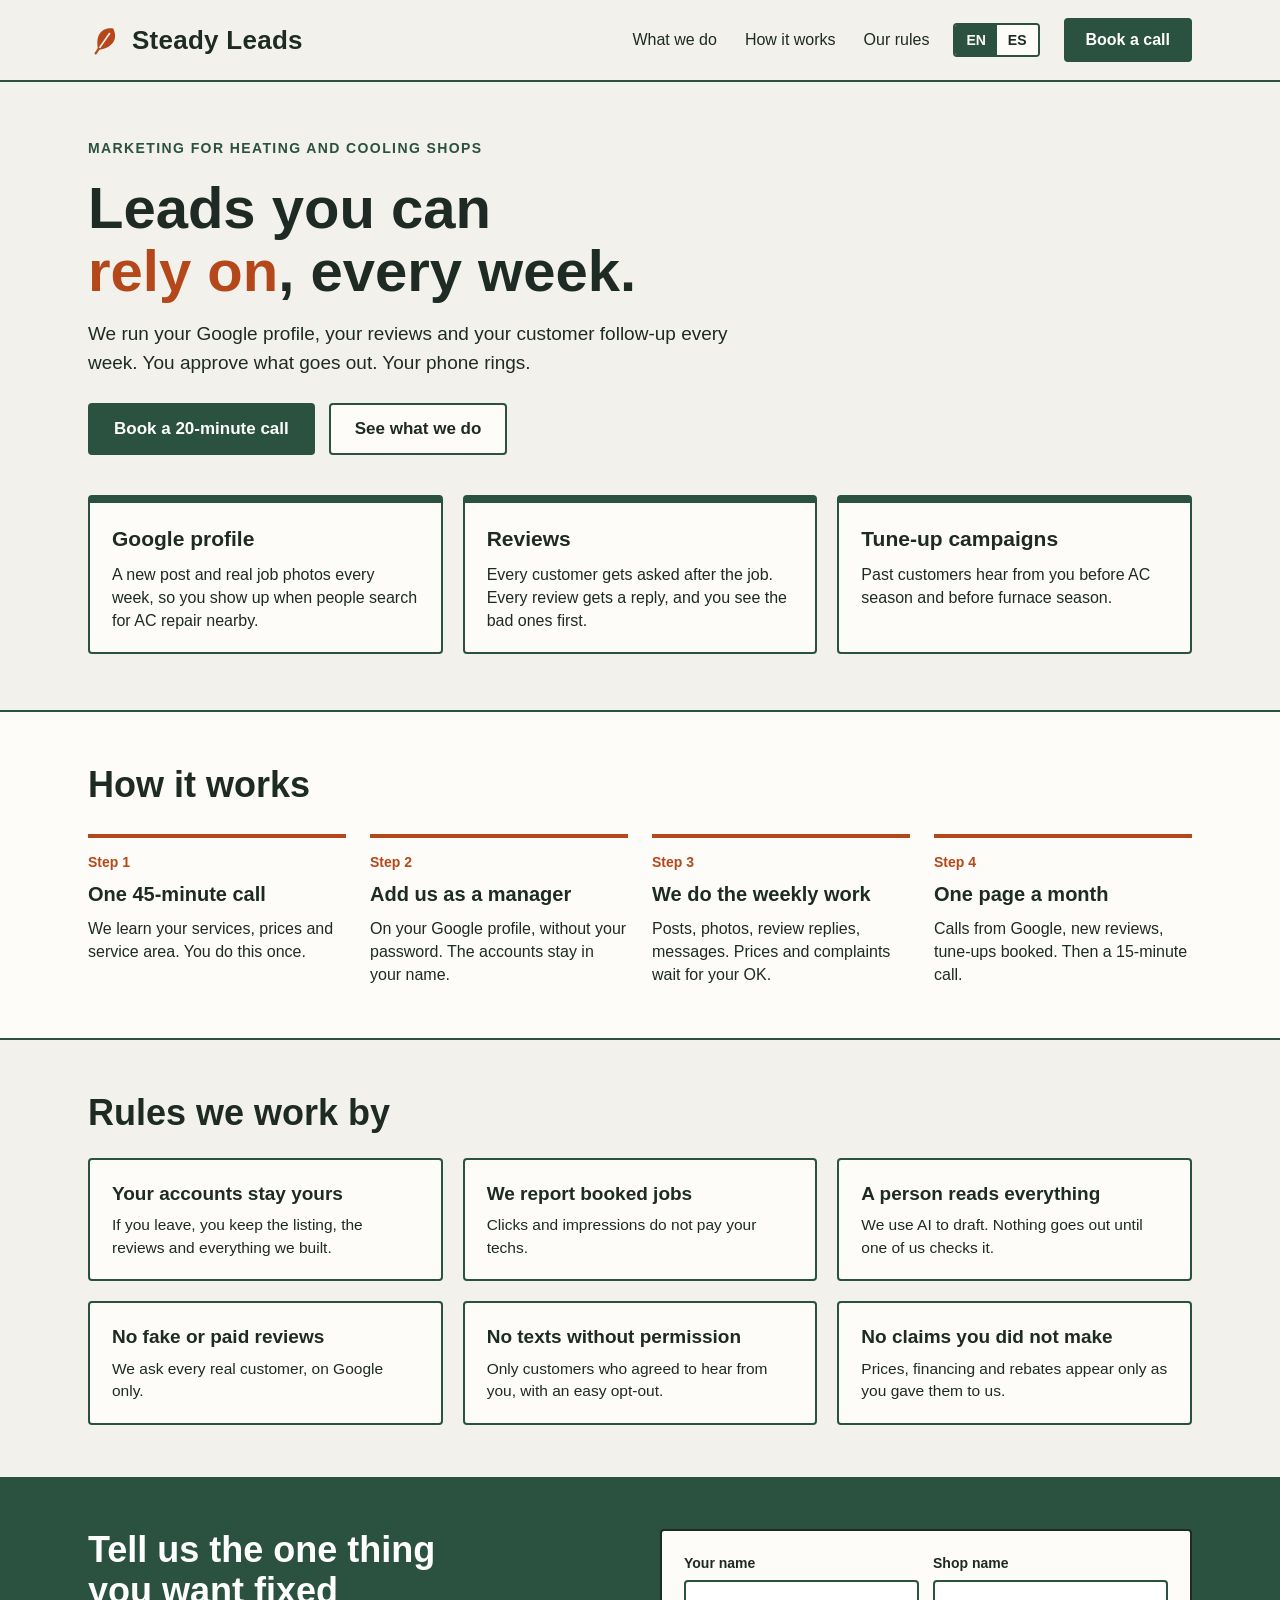
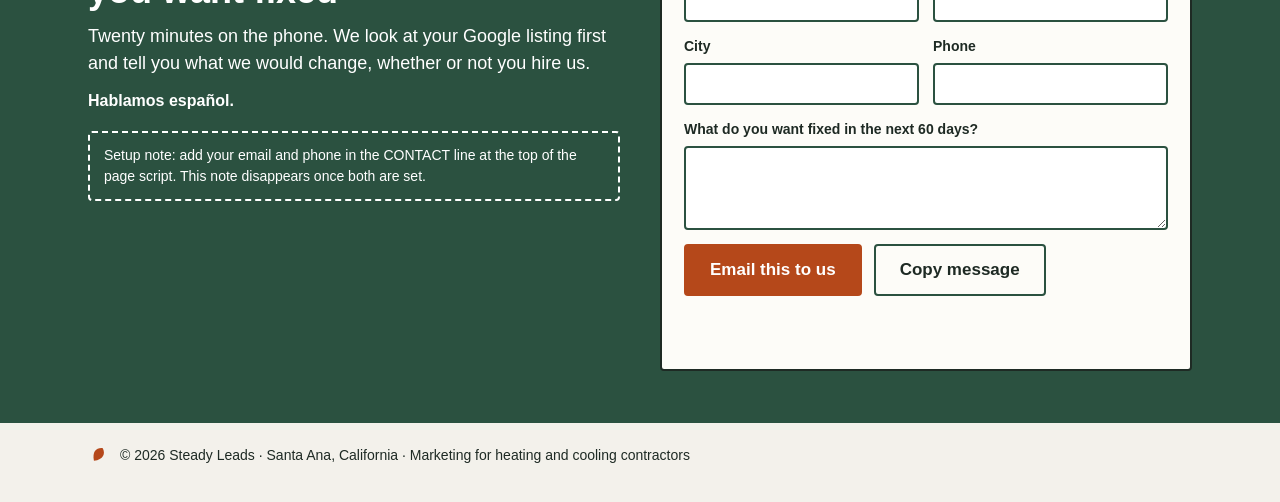
==== index.html @ 17f85dae "Keep the headline highlight on one line Co-Authored-By: Claude Fable 5.2 <noreply@anthropic.com> Cla" ====
<!DOCTYPE html>
<html lang="en">
<head>
<meta charset="utf-8">
<meta name="viewport" content="width=device-width, initial-scale=1">
<title>Steady Leads</title>
<style>
/* Layout idea: one simple column of plain sections, squared boxes with dark green edges on off-white.
   Light theme by choice. Fonts are web-safe: Trebuchet MS headings, Tahoma text. */
:root {
  color-scheme: light;
  --bg: #F3F1EB;
  --card: #FDFCF8;
  --ink: #1E2A24;
  --green: #2B5140;
  --green-dark: #1F3D30;
  --orange: #B5481A;
  --head: "Trebuchet MS", "Lucida Grande", "Lucida Sans Unicode", sans-serif;
  --body: Tahoma, Geneva, Verdana, sans-serif;
}
* { box-sizing: border-box; }
html { scroll-behavior: smooth; }
@media (prefers-reduced-motion: reduce) { html { scroll-behavior: auto; } }
body { margin: 0; background: var(--bg); color: var(--ink); font-family: var(--body); font-size: 17px; line-height: 1.5; }
h1, h2, h3 { font-family: var(--head); margin: 0; text-wrap: balance; }
p { margin: 0; }
a { color: var(--green); }
:focus-visible { outline: 3px solid var(--orange); outline-offset: 2px; }
.wrap { max-width: 1200px; margin: 0 auto; padding: 0 48px; }

header { border-bottom: 2px solid var(--green); background: var(--bg); position: sticky; top: 0; z-index: 5; }
.bar { display: flex; align-items: center; gap: 24px; flex-wrap: wrap; padding-top: 18px; padding-bottom: 18px; }
.mark { display: flex; align-items: center; gap: 10px; text-decoration: none; color: var(--ink); font-family: var(--head); font-size: 26px; font-weight: 700; letter-spacing: .01em; }
nav { display: flex; gap: 28px; margin-left: auto; flex-wrap: wrap; }
nav a { color: var(--ink); text-decoration: none; font-size: 16px; }
nav a:hover { text-decoration: underline; }
.lang { display: flex; border: 2px solid var(--green); border-radius: 4px; overflow: hidden; }
.lang button { font: 700 14px var(--body); padding: 7px 11px; border: 0; background: var(--card); color: var(--ink); cursor: pointer; }
.lang button[aria-pressed="true"] { background: var(--green); color: #fff; }
.btn { display: inline-block; font: 700 17px var(--body); padding: 14px 24px; border-radius: 4px; border: 2px solid var(--green); background: var(--green); color: #fff; text-decoration: none; cursor: pointer; }
.btn:hover { background: var(--green-dark); border-color: var(--green-dark); }
.btn.light { background: var(--card); color: var(--ink); }
.btn.light:hover { background: #ECE9DF; border-color: var(--green); }
.btn.small { font-size: 16px; padding: 11px 20px; }
.btn.orange { background: var(--orange); border-color: var(--orange); }
.btn.orange:hover { background: #9A3C14; border-color: #9A3C14; }

.hero { padding-top: 56px; padding-bottom: 40px; display: flex; flex-direction: column; gap: 18px; }
.eyebrow { font-size: 14px; font-weight: 700; letter-spacing: .1em; text-transform: uppercase; color: var(--green); }
h1 { font-size: clamp(38px, 5.6vw, 58px); line-height: 1.08; max-width: 15em; }
h1 em { font-style: normal; color: var(--orange); white-space: nowrap; }
.lede { font-size: 19px; max-width: 34em; }
.row { display: flex; gap: 14px; flex-wrap: wrap; margin-top: 8px; }

.three { display: grid; grid-template-columns: repeat(3, 1fr); gap: 20px; padding-bottom: 56px; }
.box { background: var(--card); border: 2px solid var(--green); border-radius: 4px; padding: 20px 22px; }
.box.top { border-top-width: 8px; }
.box h3 { font-size: 21px; margin-bottom: 8px; }
.box p { font-size: 16px; line-height: 1.45; }

.band { background: var(--card); border-top: 2px solid var(--green); border-bottom: 2px solid var(--green); padding: 52px 0; }
h2 { font-size: clamp(28px, 3.6vw, 36px); line-height: 1.15; }
.steps { list-style: none; margin: 28px 0 0; padding: 0; display: grid; grid-template-columns: repeat(4, 1fr); gap: 24px; }
.steps li { border-top: 4px solid var(--orange); padding-top: 14px; }
.steps .n { font-size: 14px; font-weight: 700; color: var(--orange); }
.steps h3 { font-size: 20px; margin: 6px 0 8px; }
.steps p { font-size: 16px; line-height: 1.45; }

.rules { padding-top: 52px; padding-bottom: 52px; }
.rules .three { padding-bottom: 0; margin-top: 24px; }
.rules .box h3 { font-size: 19px; margin-bottom: 6px; }
.rules .box p { font-size: 15.5px; }

.contact { background: var(--green); color: #fff; padding: 52px 0; }
.contact-grid { display: grid; grid-template-columns: 1fr 1fr; gap: 40px; align-items: start; }
.contact p { font-size: 18px; margin-top: 12px; }
.contact .es { font-size: 16px; font-weight: 700; }
.reach { list-style: none; margin: 18px 0 0; padding: 0; font-size: 17px; }
.reach li { padding: 6px 0; }
.reach a { color: #fff; }
.setup { margin-top: 16px; padding: 12px 14px; border: 2px dashed #fff; border-radius: 4px; font-size: 14px; }
form { background: var(--card); color: var(--ink); border: 2px solid var(--ink); border-radius: 4px; padding: 22px; display: grid; grid-template-columns: 1fr 1fr; gap: 14px; }
.field { display: flex; flex-direction: column; gap: 6px; }
.field.wide, .actions, .status { grid-column: 1 / -1; }
label { font-size: 14px; font-weight: 700; }
input, textarea { font: 400 16px var(--body); color: var(--ink); padding: 10px 12px; border: 2px solid var(--green); border-radius: 4px; background: #fff; width: 100%; }
textarea { min-height: 84px; resize: vertical; }
.actions { display: flex; gap: 12px; flex-wrap: wrap; }
.status { font-size: 15px; min-height: 1.4em; }

footer { padding: 22px 0 36px; font-size: 14px; }
footer .wrap { display: flex; gap: 12px; align-items: center; flex-wrap: wrap; }

@media (max-width: 900px) {
  .wrap { padding: 0 20px; }
  .three, .contact-grid { grid-template-columns: 1fr; }
  .steps { grid-template-columns: 1fr 1fr; }
  nav { display: none; }
  .lang { margin-left: auto; }
}
@media (max-width: 480px) {
  .steps, form { grid-template-columns: 1fr; }
  .hero { padding-top: 36px; }
  .mark { font-size: 22px; }
}
</style>
</head>
<body>

<header>
  <div class="wrap bar">
    <a class="mark" href="#top" aria-label="Steady Leads">
      <svg width="34" height="34" viewBox="0 0 24 24" aria-hidden="true"><path d="M12 2C18.5 5.5 20.5 12.5 12 20.5C3.5 12.5 5.5 5.5 12 2Z" fill="#B5481A" transform="rotate(35 12 12)"/><path d="M12 6V19" stroke="#F3F1EB" stroke-width="1.2" transform="rotate(35 12 12)"/><path d="M12 19.5V23.5" stroke="#B5481A" stroke-width="1.6" stroke-linecap="round" transform="rotate(35 12 12)"/></svg>
      Steady Leads
    </a>
    <nav aria-label="Sections">
      <a href="#services" data-i18n="nav1">What we do</a>
      <a href="#how" data-i18n="nav2">How it works</a>
      <a href="#rules" data-i18n="nav3">Our rules</a>
    </nav>
    <div class="lang" role="group" aria-label="Language">
      <button type="button" id="lang-en" aria-pressed="true">EN</button>
      <button type="button" id="lang-es" aria-pressed="false">ES</button>
    </div>
    <a class="btn small" href="#contact" data-i18n="navcta">Book a call</a>
  </div>
</header>

<main id="top">
  <div class="wrap hero">
    <div class="eyebrow" data-i18n="eyebrow">Marketing for heating and cooling shops</div>
    <h1 data-i18n="h1">Leads you can <em>rely on</em>, every week.</h1>
    <p class="lede" data-i18n="lede">We run your Google profile, your reviews and your customer follow-up every week. You approve what goes out. Your phone rings.</p>
    <div class="row">
      <a class="btn" href="#contact" data-i18n="cta1">Book a 20-minute call</a>
      <a class="btn light" href="#services" data-i18n="cta2">See what we do</a>
    </div>
  </div>

  <div class="wrap three" id="services">
    <div class="box top">
      <h3 data-i18n="s1h">Google profile</h3>
      <p data-i18n="s1p">A new post and real job photos every week, so you show up when people search for AC repair nearby.</p>
    </div>
    <div class="box top">
      <h3 data-i18n="s2h">Reviews</h3>
      <p data-i18n="s2p">Every customer gets asked after the job. Every review gets a reply, and you see the bad ones first.</p>
    </div>
    <div class="box top">
      <h3 data-i18n="s3h">Tune-up campaigns</h3>
      <p data-i18n="s3p">Past customers hear from you before AC season and before furnace season.</p>
    </div>
  </div>

  <section class="band" id="how">
    <div class="wrap">
      <h2 data-i18n="h_h">How it works</h2>
      <ol class="steps">
        <li><div class="n" data-i18n="n1">Step 1</div><h3 data-i18n="h1h">One 45-minute call</h3><p data-i18n="h1p">We learn your services, prices and service area. You do this once.</p></li>
        <li><div class="n" data-i18n="n2">Step 2</div><h3 data-i18n="h2h">Add us as a manager</h3><p data-i18n="h2p">On your Google profile, without your password. The accounts stay in your name.</p></li>
        <li><div class="n" data-i18n="n3">Step 3</div><h3 data-i18n="h3h">We do the weekly work</h3><p data-i18n="h3p">Posts, photos, review replies, messages. Prices and complaints wait for your OK.</p></li>
        <li><div class="n" data-i18n="n4">Step 4</div><h3 data-i18n="h4h">One page a month</h3><p data-i18n="h4p">Calls from Google, new reviews, tune-ups booked. Then a 15-minute call.</p></li>
      </ol>
    </div>
  </section>

  <section class="wrap rules" id="rules">
    <h2 data-i18n="r_h">Rules we work by</h2>
    <div class="three">
      <div class="box"><h3 data-i18n="r1h">Your accounts stay yours</h3><p data-i18n="r1p">If you leave, you keep the listing, the reviews and everything we built.</p></div>
      <div class="box"><h3 data-i18n="r2h">We report booked jobs</h3><p data-i18n="r2p">Clicks and impressions do not pay your techs.</p></div>
      <div class="box"><h3 data-i18n="r3h">A person reads everything</h3><p data-i18n="r3p">We use AI to draft. Nothing goes out until one of us checks it.</p></div>
      <div class="box"><h3 data-i18n="r4h">No fake or paid reviews</h3><p data-i18n="r4p">We ask every real customer, on Google only.</p></div>
      <div class="box"><h3 data-i18n="r5h">No texts without permission</h3><p data-i18n="r5p">Only customers who agreed to hear from you, with an easy opt-out.</p></div>
      <div class="box"><h3 data-i18n="r6h">No claims you did not make</h3><p data-i18n="r6p">Prices, financing and rebates appear only as you gave them to us.</p></div>
    </div>
  </section>

  <section class="contact" id="contact">
    <div class="wrap contact-grid">
      <div>
        <h2 data-i18n="c_h">Tell us the one thing you want fixed</h2>
        <p data-i18n="c_p">Twenty minutes on the phone. We look at your Google listing first and tell you what we would change, whether or not you hire us.</p>
        <p class="es" data-i18n="c_es">Hablamos español.</p>
        <ul class="reach" id="reach"></ul>
        <div class="setup" id="setup" hidden>Setup note: add your email and phone in the CONTACT line at the top of the page script. This note disappears once both are set.</div>
      </div>
      <form id="lead" novalidate>
        <div class="field"><label for="f-name" data-i18n="l1">Your name</label><input id="f-name" autocomplete="name" required></div>
        <div class="field"><label for="f-shop" data-i18n="l2">Shop name</label><input id="f-shop" autocomplete="organization" required></div>
        <div class="field"><label for="f-city" data-i18n="l3">City</label><input id="f-city" autocomplete="address-level2"></div>
        <div class="field"><label for="f-phone" data-i18n="l4">Phone</label><input id="f-phone" type="tel" autocomplete="tel" required></div>
        <div class="field wide"><label for="f-fix" data-i18n="l5">What do you want fixed in the next 60 days?</label><textarea id="f-fix"></textarea></div>
        <div class="actions">
          <button class="btn orange" type="submit" data-i18n="send">Email this to us</button>
          <button class="btn light" type="button" id="copy" data-i18n="copy">Copy message</button>
        </div>
        <p class="status" id="status" role="status"></p>
      </form>
    </div>
  </section>
</main>

<footer>
  <div class="wrap">
    <svg width="20" height="20" viewBox="0 0 24 24" aria-hidden="true"><path d="M12 2C18.5 5.5 20.5 12.5 12 20.5C3.5 12.5 5.5 5.5 12 2Z" fill="#B5481A" transform="rotate(35 12 12)"/></svg>
    <span>© 2026 Steady Leads · Santa Ana, California · <span data-i18n="foot">Marketing for heating and cooling contractors</span></span>
  </div>
</footer>

<script>
// ---- Set these two values. Leave empty until you have them. ----
const CONTACT = { email: "", phone: "" };

const ES = {
  nav1: "Qué hacemos", nav2: "Cómo funciona", nav3: "Nuestras reglas", navcta: "Agendar llamada",
  eyebrow: "Marketing para negocios de calefacción y aire acondicionado",
  h1: "Llamadas con las que <em>puede contar</em>, cada semana.",
  lede: "Cada semana manejamos su perfil de Google, sus reseñas y el seguimiento a sus clientes. Usted aprueba lo que sale. Su teléfono suena.",
  cta1: "Agendar una llamada de 20 minutos", cta2: "Ver qué hacemos",
  s1h: "Perfil de Google", s1p: "Una publicación nueva y fotos reales de trabajos cada semana, para que aparezca cuando la gente busca reparación de aire acondicionado cerca.",
  s2h: "Reseñas", s2p: "A cada cliente se le pide una reseña después del trabajo. Cada reseña recibe respuesta, y las malas las ve usted primero.",
  s3h: "Campañas de mantenimiento", s3p: "Sus clientes anteriores reciben noticias suyas antes de la temporada de aire y antes de la de calefacción.",
  h_h: "Cómo funciona",
  n1: "Paso 1", n2: "Paso 2", n3: "Paso 3", n4: "Paso 4",
  h1h: "Una llamada de 45 minutos", h1p: "Conocemos sus servicios, precios y zona de servicio. Solo se hace una vez.",
  h2h: "Nos agrega como administradores", h2p: "En su perfil de Google, sin darnos su contraseña. Las cuentas siguen a su nombre.",
  h3h: "Hacemos el trabajo semanal", h3p: "Publicaciones, fotos, respuestas a reseñas, mensajes. Los precios y las quejas esperan su aprobación.",
  h4h: "Una página al mes", h4p: "Llamadas desde Google, reseñas nuevas, mantenimientos agendados. Luego una llamada de 15 minutos.",
  r_h: "Las reglas con las que trabajamos",
  r1h: "Sus cuentas siguen siendo suyas", r1p: "Si se va, se queda con el perfil, las reseñas y todo lo que construimos.",
  r2h: "Reportamos trabajos agendados", r2p: "Los clics y las impresiones no pagan a sus técnicos.",
  r3h: "Una persona lee todo", r3p: "Usamos inteligencia artificial para los borradores. Nada sale hasta que uno de nosotros lo revisa.",
  r4h: "Nada de reseñas falsas ni pagadas", r4p: "Le pedimos reseña a cada cliente real, solo en Google.",
  r5h: "Nada de mensajes sin permiso", r5p: "Solo a clientes que aceptaron recibirlos, con una forma fácil de darse de baja.",
  r6h: "Nada de promesas que usted no hizo", r6p: "Precios, financiamiento y reembolsos aparecen solo como usted nos los dio.",
  c_h: "Díganos qué es lo que más quiere arreglar",
  c_p: "Veinte minutos por teléfono. Primero revisamos su perfil de Google y le decimos qué cambiaríamos, nos contrate o no.",
  c_es: "We speak English too.",
  l1: "Su nombre", l2: "Nombre del negocio", l3: "Ciudad", l4: "Teléfono",
  l5: "¿Qué quiere arreglar en los próximos 60 días?",
  send: "Enviarnos esto por correo", copy: "Copiar mensaje",
  foot: "Marketing para contratistas de calefacción y aire acondicionado"
};
const UI = {
  en: { need: "Add your name, shop name and phone first.", copied: "Message copied. Paste it into an email or text to us.", nocopy: "Could not copy. Select this text and copy it:", opening: "Opening your email app. If nothing opens, use Copy message.", noemail: "Our email is not set up on this page yet. Use Copy message.", subject: "Call request from " },
  es: { need: "Primero ponga su nombre, el nombre del negocio y su teléfono.", copied: "Mensaje copiado. Péguelo en un correo o mensaje para nosotros.", nocopy: "No se pudo copiar. Seleccione este texto y cópielo:", opening: "Abriendo su aplicación de correo. Si no abre, use Copiar mensaje.", noemail: "Nuestro correo todavía no está configurado en esta página. Use Copiar mensaje.", subject: "Solicitud de llamada de " }
};

const nodes = Array.from(document.querySelectorAll("[data-i18n]"));
const EN = {};
nodes.forEach(n => { EN[n.dataset.i18n] = n.innerHTML; });
let lang = "en";
const statusEl = document.getElementById("status");

function setLang(next) {
  lang = next === "es" ? "es" : "en";
  const dict = lang === "es" ? ES : EN;
  nodes.forEach(n => { const v = dict[n.dataset.i18n]; if (v) n.innerHTML = v; });
  document.documentElement.lang = lang;
  document.getElementById("lang-en").setAttribute("aria-pressed", String(lang === "en"));
  document.getElementById("lang-es").setAttribute("aria-pressed", String(lang === "es"));
  statusEl.textContent = "";
  try { localStorage.setItem("sl-lang", lang); } catch (e) {}
}

function renderReach() {
  const ul = document.getElementById("reach");
  ul.textContent = "";
  const rows = [];
  if (CONTACT.phone) rows.push([CONTACT.phone, "tel:" + CONTACT.phone.replace(/[^+\d]/g, "")]);
  if (CONTACT.email) rows.push([CONTACT.email, "mailto:" + CONTACT.email]);
  rows.forEach(r => {
    const li = document.createElement("li");
    const a = document.createElement("a"); a.href = r[1]; a.textContent = r[0];
    li.append(a); ul.append(li);
  });
  document.getElementById("setup").hidden = Boolean(CONTACT.email && CONTACT.phone);
}

function val(id) { return document.getElementById(id).value.trim(); }
function buildMessage() {
  if (!val("f-name") || !val("f-shop") || !val("f-phone")) return null;
  return [
    "Name: " + val("f-name"),
    "Shop: " + val("f-shop"),
    "City: " + (val("f-city") || "-"),
    "Phone: " + val("f-phone"),
    "Wants fixed in 60 days: " + (val("f-fix") || "-")
  ].join("\n");
}

document.getElementById("lead").addEventListener("submit", e => {
  e.preventDefault();
  const msg = buildMessage();
  if (!msg) { statusEl.textContent = UI[lang].need; return; }
  if (!CONTACT.email) { statusEl.textContent = UI[lang].noemail; return; }
  statusEl.textContent = UI[lang].opening;
  window.location.href = "mailto:" + CONTACT.email + "?subject=" + encodeURIComponent(UI[lang].subject + val("f-shop")) + "&body=" + encodeURIComponent(msg);
});

document.getElementById("copy").addEventListener("click", async () => {
  const msg = buildMessage();
  if (!msg) { statusEl.textContent = UI[lang].need; return; }
  try {
    await navigator.clipboard.writeText(msg);
    statusEl.textContent = UI[lang].copied;
  } catch (e) {
    statusEl.textContent = UI[lang].nocopy + " " + msg.replace(/\n/g, " | ");
  }
});

document.getElementById("lang-en").addEventListener("click", () => setLang("en"));
document.getElementById("lang-es").addEventListener("click", () => setLang("es"));

renderReach();
let saved = null;
try { saved = localStorage.getItem("sl-lang"); } catch (e) {}
if (saved === "es") setLang("es");
</script>
</body>
</html>
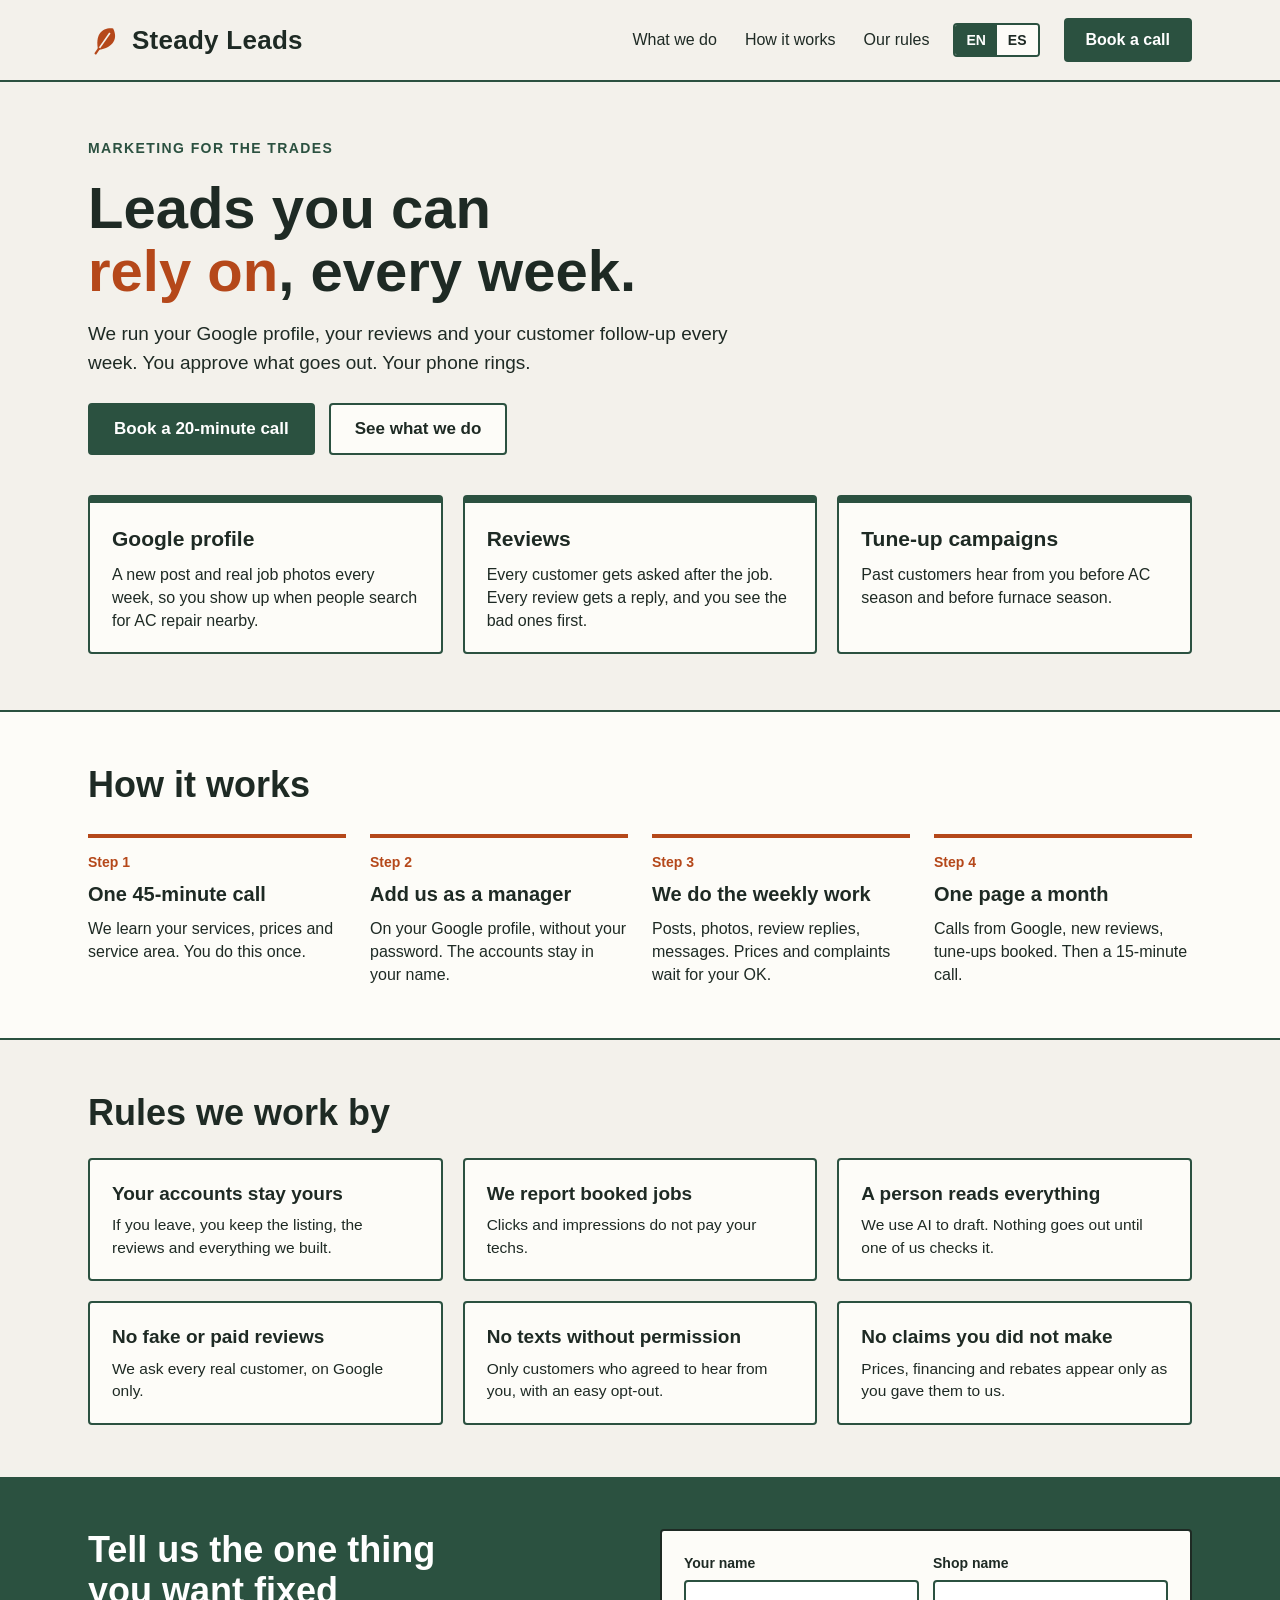
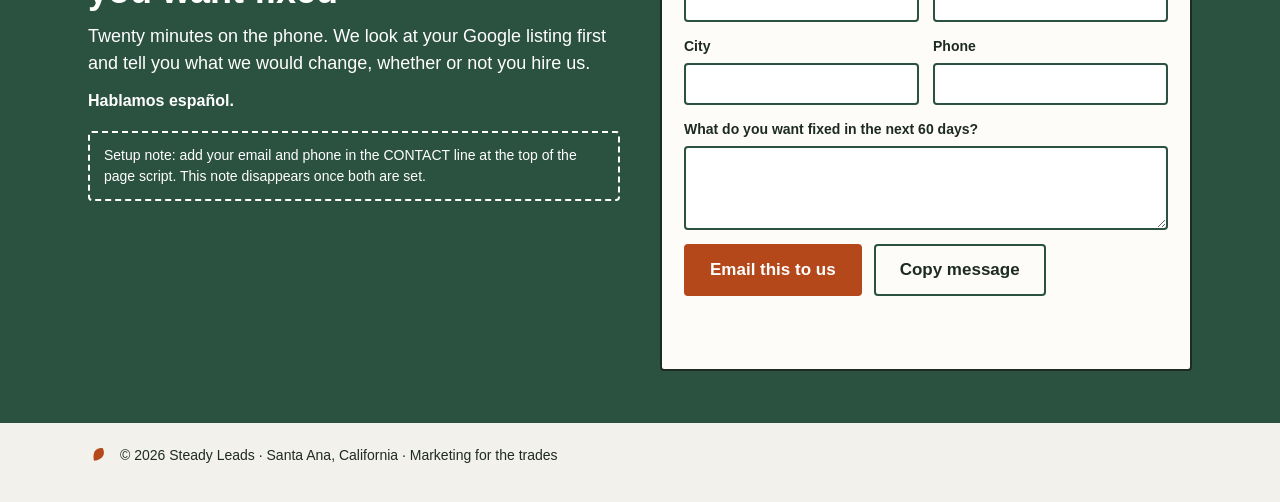
==== commit fa0feca4: "Change tagline to Marketing for the trades Co-Authored-By: Claude Fable 5.2 <noreply@anthropic.com> " ====
--- a/index.html
+++ b/index.html
@@ -128,7 +128,7 @@
 
 <main id="top">
   <div class="wrap hero">
-    <div class="eyebrow" data-i18n="eyebrow">Marketing for heating and cooling shops</div>
+    <div class="eyebrow" data-i18n="eyebrow">Marketing for the trades</div>
     <h1 data-i18n="h1">Leads you can <em>rely on</em>, every week.</h1>
     <p class="lede" data-i18n="lede">We run your Google profile, your reviews and your customer follow-up every week. You approve what goes out. Your phone rings.</p>
     <div class="row">
@@ -204,7 +204,7 @@
 <footer>
   <div class="wrap">
     <svg width="20" height="20" viewBox="0 0 24 24" aria-hidden="true"><path d="M12 2C18.5 5.5 20.5 12.5 12 20.5C3.5 12.5 5.5 5.5 12 2Z" fill="#B5481A" transform="rotate(35 12 12)"/></svg>
-    <span>© 2026 Steady Leads · Santa Ana, California · <span data-i18n="foot">Marketing for heating and cooling contractors</span></span>
+    <span>© 2026 Steady Leads · Santa Ana, California · <span data-i18n="foot">Marketing for the trades</span></span>
   </div>
 </footer>
 
@@ -214,7 +214,7 @@
 
 const ES = {
   nav1: "Qué hacemos", nav2: "Cómo funciona", nav3: "Nuestras reglas", navcta: "Agendar llamada",
-  eyebrow: "Marketing para negocios de calefacción y aire acondicionado",
+  eyebrow: "Marketing para los oficios",
   h1: "Llamadas con las que <em>puede contar</em>, cada semana.",
   lede: "Cada semana manejamos su perfil de Google, sus reseñas y el seguimiento a sus clientes. Usted aprueba lo que sale. Su teléfono suena.",
   cta1: "Agendar una llamada de 20 minutos", cta2: "Ver qué hacemos",
@@ -240,7 +240,7 @@
   l1: "Su nombre", l2: "Nombre del negocio", l3: "Ciudad", l4: "Teléfono",
   l5: "¿Qué quiere arreglar en los próximos 60 días?",
   send: "Enviarnos esto por correo", copy: "Copiar mensaje",
-  foot: "Marketing para contratistas de calefacción y aire acondicionado"
+  foot: "Marketing para los oficios"
 };
 const UI = {
   en: { need: "Add your name, shop name and phone first.", copied: "Message copied. Paste it into an email or text to us.", nocopy: "Could not copy. Select this text and copy it:", opening: "Opening your email app. If nothing opens, use Copy message.", noemail: "Our email is not set up on this page yet. Use Copy message.", subject: "Call request from " },
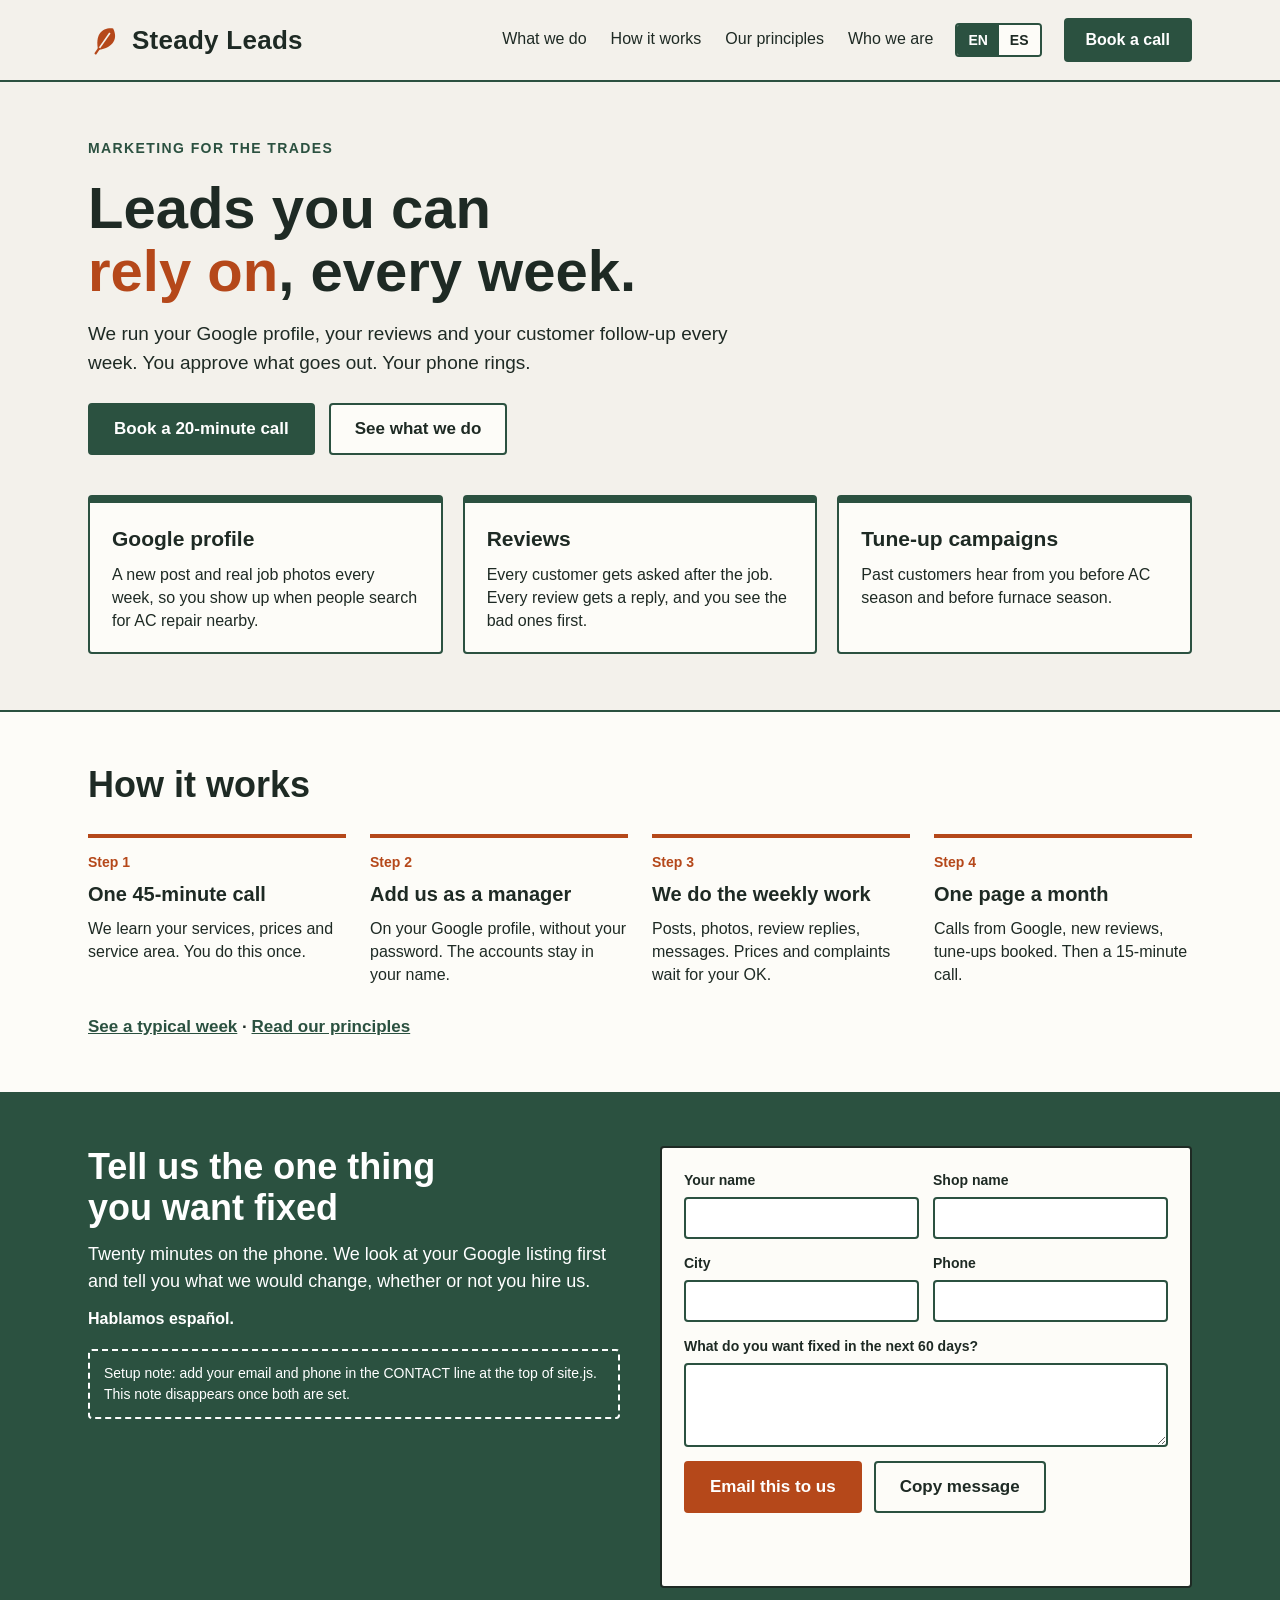
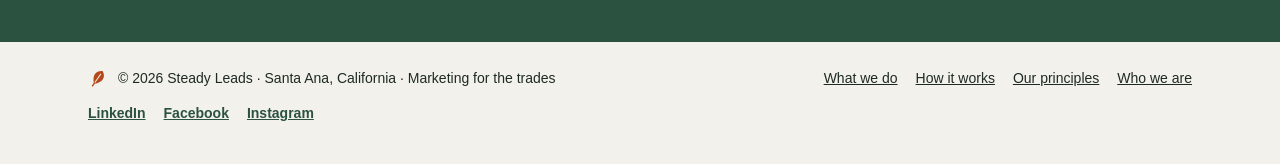
==== commit 1096d06c: "Add subpages, Our principles, Who we are, and footer social links Co-Authored-By: Claude Fable 5.2 <" ====
--- a/index.html
+++ b/index.html
@@ -4,120 +4,14 @@
 <meta charset="utf-8">
 <meta name="viewport" content="width=device-width, initial-scale=1">
 <title>Steady Leads</title>
-<style>
-/* Layout idea: one simple column of plain sections, squared boxes with dark green edges on off-white.
-   Light theme by choice. Fonts are web-safe: Trebuchet MS headings, Tahoma text. */
-:root {
-  color-scheme: light;
-  --bg: #F3F1EB;
-  --card: #FDFCF8;
-  --ink: #1E2A24;
-  --green: #2B5140;
-  --green-dark: #1F3D30;
-  --orange: #B5481A;
-  --head: "Trebuchet MS", "Lucida Grande", "Lucida Sans Unicode", sans-serif;
-  --body: Tahoma, Geneva, Verdana, sans-serif;
-}
-* { box-sizing: border-box; }
-html { scroll-behavior: smooth; }
-@media (prefers-reduced-motion: reduce) { html { scroll-behavior: auto; } }
-body { margin: 0; background: var(--bg); color: var(--ink); font-family: var(--body); font-size: 17px; line-height: 1.5; }
-h1, h2, h3 { font-family: var(--head); margin: 0; text-wrap: balance; }
-p { margin: 0; }
-a { color: var(--green); }
-:focus-visible { outline: 3px solid var(--orange); outline-offset: 2px; }
-.wrap { max-width: 1200px; margin: 0 auto; padding: 0 48px; }
-
-header { border-bottom: 2px solid var(--green); background: var(--bg); position: sticky; top: 0; z-index: 5; }
-.bar { display: flex; align-items: center; gap: 24px; flex-wrap: wrap; padding-top: 18px; padding-bottom: 18px; }
-.mark { display: flex; align-items: center; gap: 10px; text-decoration: none; color: var(--ink); font-family: var(--head); font-size: 26px; font-weight: 700; letter-spacing: .01em; }
-nav { display: flex; gap: 28px; margin-left: auto; flex-wrap: wrap; }
-nav a { color: var(--ink); text-decoration: none; font-size: 16px; }
-nav a:hover { text-decoration: underline; }
-.lang { display: flex; border: 2px solid var(--green); border-radius: 4px; overflow: hidden; }
-.lang button { font: 700 14px var(--body); padding: 7px 11px; border: 0; background: var(--card); color: var(--ink); cursor: pointer; }
-.lang button[aria-pressed="true"] { background: var(--green); color: #fff; }
-.btn { display: inline-block; font: 700 17px var(--body); padding: 14px 24px; border-radius: 4px; border: 2px solid var(--green); background: var(--green); color: #fff; text-decoration: none; cursor: pointer; }
-.btn:hover { background: var(--green-dark); border-color: var(--green-dark); }
-.btn.light { background: var(--card); color: var(--ink); }
-.btn.light:hover { background: #ECE9DF; border-color: var(--green); }
-.btn.small { font-size: 16px; padding: 11px 20px; }
-.btn.orange { background: var(--orange); border-color: var(--orange); }
-.btn.orange:hover { background: #9A3C14; border-color: #9A3C14; }
-
-.hero { padding-top: 56px; padding-bottom: 40px; display: flex; flex-direction: column; gap: 18px; }
-.eyebrow { font-size: 14px; font-weight: 700; letter-spacing: .1em; text-transform: uppercase; color: var(--green); }
-h1 { font-size: clamp(38px, 5.6vw, 58px); line-height: 1.08; max-width: 15em; }
-h1 em { font-style: normal; color: var(--orange); white-space: nowrap; }
-.lede { font-size: 19px; max-width: 34em; }
-.row { display: flex; gap: 14px; flex-wrap: wrap; margin-top: 8px; }
-
-.three { display: grid; grid-template-columns: repeat(3, 1fr); gap: 20px; padding-bottom: 56px; }
-.box { background: var(--card); border: 2px solid var(--green); border-radius: 4px; padding: 20px 22px; }
-.box.top { border-top-width: 8px; }
-.box h3 { font-size: 21px; margin-bottom: 8px; }
-.box p { font-size: 16px; line-height: 1.45; }
-
-.band { background: var(--card); border-top: 2px solid var(--green); border-bottom: 2px solid var(--green); padding: 52px 0; }
-h2 { font-size: clamp(28px, 3.6vw, 36px); line-height: 1.15; }
-.steps { list-style: none; margin: 28px 0 0; padding: 0; display: grid; grid-template-columns: repeat(4, 1fr); gap: 24px; }
-.steps li { border-top: 4px solid var(--orange); padding-top: 14px; }
-.steps .n { font-size: 14px; font-weight: 700; color: var(--orange); }
-.steps h3 { font-size: 20px; margin: 6px 0 8px; }
-.steps p { font-size: 16px; line-height: 1.45; }
-
-.rules { padding-top: 52px; padding-bottom: 52px; }
-.rules .three { padding-bottom: 0; margin-top: 24px; }
-.rules .box h3 { font-size: 19px; margin-bottom: 6px; }
-.rules .box p { font-size: 15.5px; }
-
-.contact { background: var(--green); color: #fff; padding: 52px 0; }
-.contact-grid { display: grid; grid-template-columns: 1fr 1fr; gap: 40px; align-items: start; }
-.contact p { font-size: 18px; margin-top: 12px; }
-.contact .es { font-size: 16px; font-weight: 700; }
-.reach { list-style: none; margin: 18px 0 0; padding: 0; font-size: 17px; }
-.reach li { padding: 6px 0; }
-.reach a { color: #fff; }
-.setup { margin-top: 16px; padding: 12px 14px; border: 2px dashed #fff; border-radius: 4px; font-size: 14px; }
-form { background: var(--card); color: var(--ink); border: 2px solid var(--ink); border-radius: 4px; padding: 22px; display: grid; grid-template-columns: 1fr 1fr; gap: 14px; }
-.field { display: flex; flex-direction: column; gap: 6px; }
-.field.wide, .actions, .status { grid-column: 1 / -1; }
-label { font-size: 14px; font-weight: 700; }
-input, textarea { font: 400 16px var(--body); color: var(--ink); padding: 10px 12px; border: 2px solid var(--green); border-radius: 4px; background: #fff; width: 100%; }
-textarea { min-height: 84px; resize: vertical; }
-.actions { display: flex; gap: 12px; flex-wrap: wrap; }
-.status { font-size: 15px; min-height: 1.4em; }
-
-footer { padding: 22px 0 36px; font-size: 14px; }
-footer .wrap { display: flex; gap: 12px; align-items: center; flex-wrap: wrap; }
-
-@media (max-width: 900px) {
-  .wrap { padding: 0 20px; }
-  .three, .contact-grid { grid-template-columns: 1fr; }
-  .steps { grid-template-columns: 1fr 1fr; }
-  nav { display: none; }
-  .lang { margin-left: auto; }
-}
-@media (max-width: 480px) {
-  .steps, form { grid-template-columns: 1fr; }
-  .hero { padding-top: 36px; }
-  .mark { font-size: 22px; }
-}
-</style>
+<meta name="description" content="Steady Leads: marketing for the trades. Google profile, reviews and customer follow-up, run every week.">
+<link rel="stylesheet" href="site.css">
 </head>
 <body>
-
 <header>
   <div class="wrap bar">
-    <a class="mark" href="#top" aria-label="Steady Leads">
-      <svg width="34" height="34" viewBox="0 0 24 24" aria-hidden="true"><path d="M12 2C18.5 5.5 20.5 12.5 12 20.5C3.5 12.5 5.5 5.5 12 2Z" fill="#B5481A" transform="rotate(35 12 12)"/><path d="M12 6V19" stroke="#F3F1EB" stroke-width="1.2" transform="rotate(35 12 12)"/><path d="M12 19.5V23.5" stroke="#B5481A" stroke-width="1.6" stroke-linecap="round" transform="rotate(35 12 12)"/></svg>
-      Steady Leads
-    </a>
-    <nav aria-label="Sections">
-      <a href="#services" data-i18n="nav1">What we do</a>
-      <a href="#how" data-i18n="nav2">How it works</a>
-      <a href="#rules" data-i18n="nav3">Our rules</a>
-    </nav>
+    <a class="mark" href="index.html" aria-label="Steady Leads home"><svg width="34" height="34" viewBox="0 0 24 24" aria-hidden="true"><path d="M12 2C18.5 5.5 20.5 12.5 12 20.5C3.5 12.5 5.5 5.5 12 2Z" fill="#B5481A" transform="rotate(35 12 12)"/><path d="M12 6V19" stroke="#F3F1EB" stroke-width="1.2" transform="rotate(35 12 12)"/><path d="M12 19.5V23.5" stroke="#B5481A" stroke-width="1.6" stroke-linecap="round" transform="rotate(35 12 12)"/></svg> Steady Leads</a>
+    <nav aria-label="Pages"><a href="what-we-do.html" data-i18n="nav1">What we do</a><a href="how-it-works.html" data-i18n="nav2">How it works</a><a href="our-principles.html" data-i18n="nav3">Our principles</a><a href="who-we-are.html" data-i18n="nav4">Who we are</a></nav>
     <div class="lang" role="group" aria-label="Language">
       <button type="button" id="lang-en" aria-pressed="true">EN</button>
       <button type="button" id="lang-es" aria-pressed="false">ES</button>
@@ -125,34 +19,25 @@
     <a class="btn small" href="#contact" data-i18n="navcta">Book a call</a>
   </div>
 </header>
+<main id="top">
 
-<main id="top">
   <div class="wrap hero">
     <div class="eyebrow" data-i18n="eyebrow">Marketing for the trades</div>
     <h1 data-i18n="h1">Leads you can <em>rely on</em>, every week.</h1>
     <p class="lede" data-i18n="lede">We run your Google profile, your reviews and your customer follow-up every week. You approve what goes out. Your phone rings.</p>
     <div class="row">
       <a class="btn" href="#contact" data-i18n="cta1">Book a 20-minute call</a>
-      <a class="btn light" href="#services" data-i18n="cta2">See what we do</a>
+      <a class="btn light" href="what-we-do.html" data-i18n="cta2">See what we do</a>
     </div>
   </div>
 
-  <div class="wrap three" id="services">
-    <div class="box top">
-      <h3 data-i18n="s1h">Google profile</h3>
-      <p data-i18n="s1p">A new post and real job photos every week, so you show up when people search for AC repair nearby.</p>
-    </div>
-    <div class="box top">
-      <h3 data-i18n="s2h">Reviews</h3>
-      <p data-i18n="s2p">Every customer gets asked after the job. Every review gets a reply, and you see the bad ones first.</p>
-    </div>
-    <div class="box top">
-      <h3 data-i18n="s3h">Tune-up campaigns</h3>
-      <p data-i18n="s3p">Past customers hear from you before AC season and before furnace season.</p>
-    </div>
+  <div class="wrap three pad">
+    <div class="box top"><h3 data-i18n="s1h">Google profile</h3><p data-i18n="s1p">A new post and real job photos every week, so you show up when people search for AC repair nearby.</p></div>
+    <div class="box top"><h3 data-i18n="s2h">Reviews</h3><p data-i18n="s2p">Every customer gets asked after the job. Every review gets a reply, and you see the bad ones first.</p></div>
+    <div class="box top"><h3 data-i18n="s3h">Tune-up campaigns</h3><p data-i18n="s3p">Past customers hear from you before AC season and before furnace season.</p></div>
   </div>
 
-  <section class="band" id="how">
+  <section class="band">
     <div class="wrap">
       <h2 data-i18n="h_h">How it works</h2>
       <ol class="steps">
@@ -161,29 +46,18 @@
         <li><div class="n" data-i18n="n3">Step 3</div><h3 data-i18n="h3h">We do the weekly work</h3><p data-i18n="h3p">Posts, photos, review replies, messages. Prices and complaints wait for your OK.</p></li>
         <li><div class="n" data-i18n="n4">Step 4</div><h3 data-i18n="h4h">One page a month</h3><p data-i18n="h4p">Calls from Google, new reviews, tune-ups booked. Then a 15-minute call.</p></li>
       </ol>
-    </div>
-  </section>
-
-  <section class="wrap rules" id="rules">
-    <h2 data-i18n="r_h">Rules we work by</h2>
-    <div class="three">
-      <div class="box"><h3 data-i18n="r1h">Your accounts stay yours</h3><p data-i18n="r1p">If you leave, you keep the listing, the reviews and everything we built.</p></div>
-      <div class="box"><h3 data-i18n="r2h">We report booked jobs</h3><p data-i18n="r2p">Clicks and impressions do not pay your techs.</p></div>
-      <div class="box"><h3 data-i18n="r3h">A person reads everything</h3><p data-i18n="r3p">We use AI to draft. Nothing goes out until one of us checks it.</p></div>
-      <div class="box"><h3 data-i18n="r4h">No fake or paid reviews</h3><p data-i18n="r4p">We ask every real customer, on Google only.</p></div>
-      <div class="box"><h3 data-i18n="r5h">No texts without permission</h3><p data-i18n="r5p">Only customers who agreed to hear from you, with an easy opt-out.</p></div>
-      <div class="box"><h3 data-i18n="r6h">No claims you did not make</h3><p data-i18n="r6p">Prices, financing and rebates appear only as you gave them to us.</p></div>
+      <p class="more"><a href="how-it-works.html" data-i18n="more_how">See a typical week</a> · <a href="our-principles.html" data-i18n="more_pr">Read our principles</a></p>
     </div>
   </section>
 
   <section class="contact" id="contact">
     <div class="wrap contact-grid">
       <div>
-        <h2 data-i18n="c_h">Tell us the one thing you want fixed</h2>
-        <p data-i18n="c_p">Twenty minutes on the phone. We look at your Google listing first and tell you what we would change, whether or not you hire us.</p>
+        <h2 data-i18n="cta_h">Tell us the one thing you want fixed</h2>
+        <p data-i18n="cta_p">Twenty minutes on the phone. We look at your Google listing first and tell you what we would change, whether or not you hire us.</p>
         <p class="es" data-i18n="c_es">Hablamos español.</p>
         <ul class="reach" id="reach"></ul>
-        <div class="setup" id="setup" hidden>Setup note: add your email and phone in the CONTACT line at the top of the page script. This note disappears once both are set.</div>
+        <div class="setup" id="setup" hidden>Setup note: add your email and phone in the CONTACT line at the top of site.js. This note disappears once both are set.</div>
       </div>
       <form id="lead" novalidate>
         <div class="field"><label for="f-name" data-i18n="l1">Your name</label><input id="f-name" autocomplete="name" required></div>
@@ -200,123 +74,17 @@
     </div>
   </section>
 </main>
-
 <footer>
-  <div class="wrap">
-    <svg width="20" height="20" viewBox="0 0 24 24" aria-hidden="true"><path d="M12 2C18.5 5.5 20.5 12.5 12 20.5C3.5 12.5 5.5 5.5 12 2Z" fill="#B5481A" transform="rotate(35 12 12)"/></svg>
-    <span>© 2026 Steady Leads · Santa Ana, California · <span data-i18n="foot">Marketing for the trades</span></span>
+  <div class="wrap foot">
+    <div class="foot-brand"><svg width="20" height="20" viewBox="0 0 24 24" aria-hidden="true"><path d="M12 2C18.5 5.5 20.5 12.5 12 20.5C3.5 12.5 5.5 5.5 12 2Z" fill="#B5481A" transform="rotate(35 12 12)"/><path d="M12 6V19" stroke="#F3F1EB" stroke-width="1.2" transform="rotate(35 12 12)"/><path d="M12 19.5V23.5" stroke="#B5481A" stroke-width="1.6" stroke-linecap="round" transform="rotate(35 12 12)"/></svg> <span>© 2026 Steady Leads · Santa Ana, California · <span data-i18n="foot">Marketing for the trades</span></span></div>
+    <div class="foot-links"><a href="what-we-do.html" data-i18n="nav1">What we do</a><a href="how-it-works.html" data-i18n="nav2">How it works</a><a href="our-principles.html" data-i18n="nav3">Our principles</a><a href="who-we-are.html" data-i18n="nav4">Who we are</a></div>
+    <div class="foot-links social" aria-label="Social media">
+      <a href="#" data-social="linkedin">LinkedIn</a>
+      <a href="#" data-social="facebook">Facebook</a>
+      <a href="#" data-social="instagram">Instagram</a>
+    </div>
   </div>
 </footer>
-
-<script>
-// ---- Set these two values. Leave empty until you have them. ----
-const CONTACT = { email: "", phone: "" };
-
-const ES = {
-  nav1: "Qué hacemos", nav2: "Cómo funciona", nav3: "Nuestras reglas", navcta: "Agendar llamada",
-  eyebrow: "Marketing para los oficios",
-  h1: "Llamadas con las que <em>puede contar</em>, cada semana.",
-  lede: "Cada semana manejamos su perfil de Google, sus reseñas y el seguimiento a sus clientes. Usted aprueba lo que sale. Su teléfono suena.",
-  cta1: "Agendar una llamada de 20 minutos", cta2: "Ver qué hacemos",
-  s1h: "Perfil de Google", s1p: "Una publicación nueva y fotos reales de trabajos cada semana, para que aparezca cuando la gente busca reparación de aire acondicionado cerca.",
-  s2h: "Reseñas", s2p: "A cada cliente se le pide una reseña después del trabajo. Cada reseña recibe respuesta, y las malas las ve usted primero.",
-  s3h: "Campañas de mantenimiento", s3p: "Sus clientes anteriores reciben noticias suyas antes de la temporada de aire y antes de la de calefacción.",
-  h_h: "Cómo funciona",
-  n1: "Paso 1", n2: "Paso 2", n3: "Paso 3", n4: "Paso 4",
-  h1h: "Una llamada de 45 minutos", h1p: "Conocemos sus servicios, precios y zona de servicio. Solo se hace una vez.",
-  h2h: "Nos agrega como administradores", h2p: "En su perfil de Google, sin darnos su contraseña. Las cuentas siguen a su nombre.",
-  h3h: "Hacemos el trabajo semanal", h3p: "Publicaciones, fotos, respuestas a reseñas, mensajes. Los precios y las quejas esperan su aprobación.",
-  h4h: "Una página al mes", h4p: "Llamadas desde Google, reseñas nuevas, mantenimientos agendados. Luego una llamada de 15 minutos.",
-  r_h: "Las reglas con las que trabajamos",
-  r1h: "Sus cuentas siguen siendo suyas", r1p: "Si se va, se queda con el perfil, las reseñas y todo lo que construimos.",
-  r2h: "Reportamos trabajos agendados", r2p: "Los clics y las impresiones no pagan a sus técnicos.",
-  r3h: "Una persona lee todo", r3p: "Usamos inteligencia artificial para los borradores. Nada sale hasta que uno de nosotros lo revisa.",
-  r4h: "Nada de reseñas falsas ni pagadas", r4p: "Le pedimos reseña a cada cliente real, solo en Google.",
-  r5h: "Nada de mensajes sin permiso", r5p: "Solo a clientes que aceptaron recibirlos, con una forma fácil de darse de baja.",
-  r6h: "Nada de promesas que usted no hizo", r6p: "Precios, financiamiento y reembolsos aparecen solo como usted nos los dio.",
-  c_h: "Díganos qué es lo que más quiere arreglar",
-  c_p: "Veinte minutos por teléfono. Primero revisamos su perfil de Google y le decimos qué cambiaríamos, nos contrate o no.",
-  c_es: "We speak English too.",
-  l1: "Su nombre", l2: "Nombre del negocio", l3: "Ciudad", l4: "Teléfono",
-  l5: "¿Qué quiere arreglar en los próximos 60 días?",
-  send: "Enviarnos esto por correo", copy: "Copiar mensaje",
-  foot: "Marketing para los oficios"
-};
-const UI = {
-  en: { need: "Add your name, shop name and phone first.", copied: "Message copied. Paste it into an email or text to us.", nocopy: "Could not copy. Select this text and copy it:", opening: "Opening your email app. If nothing opens, use Copy message.", noemail: "Our email is not set up on this page yet. Use Copy message.", subject: "Call request from " },
-  es: { need: "Primero ponga su nombre, el nombre del negocio y su teléfono.", copied: "Mensaje copiado. Péguelo en un correo o mensaje para nosotros.", nocopy: "No se pudo copiar. Seleccione este texto y cópielo:", opening: "Abriendo su aplicación de correo. Si no abre, use Copiar mensaje.", noemail: "Nuestro correo todavía no está configurado en esta página. Use Copiar mensaje.", subject: "Solicitud de llamada de " }
-};
-
-const nodes = Array.from(document.querySelectorAll("[data-i18n]"));
-const EN = {};
-nodes.forEach(n => { EN[n.dataset.i18n] = n.innerHTML; });
-let lang = "en";
-const statusEl = document.getElementById("status");
-
-function setLang(next) {
-  lang = next === "es" ? "es" : "en";
-  const dict = lang === "es" ? ES : EN;
-  nodes.forEach(n => { const v = dict[n.dataset.i18n]; if (v) n.innerHTML = v; });
-  document.documentElement.lang = lang;
-  document.getElementById("lang-en").setAttribute("aria-pressed", String(lang === "en"));
-  document.getElementById("lang-es").setAttribute("aria-pressed", String(lang === "es"));
-  statusEl.textContent = "";
-  try { localStorage.setItem("sl-lang", lang); } catch (e) {}
-}
-
-function renderReach() {
-  const ul = document.getElementById("reach");
-  ul.textContent = "";
-  const rows = [];
-  if (CONTACT.phone) rows.push([CONTACT.phone, "tel:" + CONTACT.phone.replace(/[^+\d]/g, "")]);
-  if (CONTACT.email) rows.push([CONTACT.email, "mailto:" + CONTACT.email]);
-  rows.forEach(r => {
-    const li = document.createElement("li");
-    const a = document.createElement("a"); a.href = r[1]; a.textContent = r[0];
-    li.append(a); ul.append(li);
-  });
-  document.getElementById("setup").hidden = Boolean(CONTACT.email && CONTACT.phone);
-}
-
-function val(id) { return document.getElementById(id).value.trim(); }
-function buildMessage() {
-  if (!val("f-name") || !val("f-shop") || !val("f-phone")) return null;
-  return [
-    "Name: " + val("f-name"),
-    "Shop: " + val("f-shop"),
-    "City: " + (val("f-city") || "-"),
-    "Phone: " + val("f-phone"),
-    "Wants fixed in 60 days: " + (val("f-fix") || "-")
-  ].join("\n");
-}
-
-document.getElementById("lead").addEventListener("submit", e => {
-  e.preventDefault();
-  const msg = buildMessage();
-  if (!msg) { statusEl.textContent = UI[lang].need; return; }
-  if (!CONTACT.email) { statusEl.textContent = UI[lang].noemail; return; }
-  statusEl.textContent = UI[lang].opening;
-  window.location.href = "mailto:" + CONTACT.email + "?subject=" + encodeURIComponent(UI[lang].subject + val("f-shop")) + "&body=" + encodeURIComponent(msg);
-});
-
-document.getElementById("copy").addEventListener("click", async () => {
-  const msg = buildMessage();
-  if (!msg) { statusEl.textContent = UI[lang].need; return; }
-  try {
-    await navigator.clipboard.writeText(msg);
-    statusEl.textContent = UI[lang].copied;
-  } catch (e) {
-    statusEl.textContent = UI[lang].nocopy + " " + msg.replace(/\n/g, " | ");
-  }
-});
-
-document.getElementById("lang-en").addEventListener("click", () => setLang("en"));
-document.getElementById("lang-es").addEventListener("click", () => setLang("es"));
-
-renderReach();
-let saved = null;
-try { saved = localStorage.getItem("sl-lang"); } catch (e) {}
-if (saved === "es") setLang("es");
-</script>
+<script src="site.js"></script>
 </body>
 </html>
--- a/site.css
+++ b/site.css
@@ -0,0 +1,122 @@
+/* Steady Leads. One simple column of plain sections, squared boxes with dark green edges on off-white.
+   Fonts are web-safe: Trebuchet MS headings, Tahoma text. Light theme by choice. */
+:root {
+  color-scheme: light;
+  --bg: #F3F1EB;
+  --card: #FDFCF8;
+  --soft: #E4ECE3;
+  --ink: #1E2A24;
+  --green: #2B5140;
+  --green-dark: #1F3D30;
+  --orange: #B5481A;
+  --head: "Trebuchet MS", "Lucida Grande", "Lucida Sans Unicode", sans-serif;
+  --body: Tahoma, Geneva, Verdana, sans-serif;
+}
+* { box-sizing: border-box; }
+html { scroll-behavior: smooth; }
+@media (prefers-reduced-motion: reduce) { html { scroll-behavior: auto; } }
+body { margin: 0; background: var(--bg); color: var(--ink); font-family: var(--body); font-size: 17px; line-height: 1.5; }
+h1, h2, h3 { font-family: var(--head); margin: 0; text-wrap: balance; }
+p { margin: 0; }
+a { color: var(--green); }
+:focus-visible { outline: 3px solid var(--orange); outline-offset: 2px; }
+.wrap { max-width: 1200px; margin: 0 auto; padding-left: 48px; padding-right: 48px; }
+
+header { border-bottom: 2px solid var(--green); background: var(--bg); position: sticky; top: 0; z-index: 5; }
+.bar { display: flex; align-items: center; gap: 22px; flex-wrap: wrap; padding-top: 18px; padding-bottom: 18px; }
+.mark { display: flex; align-items: center; gap: 10px; text-decoration: none; color: var(--ink); font-family: var(--head); font-size: 26px; font-weight: 700; letter-spacing: .01em; }
+nav { display: flex; gap: 24px; margin-left: auto; flex-wrap: wrap; }
+nav a { color: var(--ink); text-decoration: none; font-size: 16px; padding: 4px 0; border-bottom: 3px solid transparent; }
+nav a:hover { border-bottom-color: var(--green); }
+nav a[aria-current="page"] { border-bottom-color: var(--orange); font-weight: 700; }
+.lang { display: flex; border: 2px solid var(--green); border-radius: 4px; overflow: hidden; }
+.lang button { font: 700 14px var(--body); padding: 7px 11px; border: 0; background: var(--card); color: var(--ink); cursor: pointer; }
+.lang button[aria-pressed="true"] { background: var(--green); color: #fff; }
+.btn { display: inline-block; font: 700 17px var(--body); padding: 14px 24px; border-radius: 4px; border: 2px solid var(--green); background: var(--green); color: #fff; text-decoration: none; cursor: pointer; }
+.btn:hover { background: var(--green-dark); border-color: var(--green-dark); }
+.btn.light { background: var(--card); color: var(--ink); }
+.btn.light:hover { background: #ECE9DF; border-color: var(--green); }
+.btn.small { font-size: 16px; padding: 11px 20px; }
+.btn.orange { background: var(--orange); border-color: var(--orange); }
+.btn.orange:hover { background: #9A3C14; border-color: #9A3C14; }
+
+.hero { padding-top: 56px; padding-bottom: 40px; display: flex; flex-direction: column; gap: 18px; }
+.page-head { padding-top: 48px; padding-bottom: 36px; display: flex; flex-direction: column; gap: 14px; }
+.eyebrow { font-size: 14px; font-weight: 700; letter-spacing: .1em; text-transform: uppercase; color: var(--green); }
+h1 { font-size: clamp(38px, 5.6vw, 58px); line-height: 1.08; max-width: 15em; }
+.page-head h1 { font-size: clamp(34px, 4.6vw, 48px); }
+h1 em { font-style: normal; color: var(--orange); white-space: nowrap; }
+.lede { font-size: 19px; max-width: 36em; }
+.row { display: flex; gap: 14px; flex-wrap: wrap; margin-top: 8px; }
+
+.three { display: grid; grid-template-columns: repeat(3, 1fr); gap: 20px; }
+.two { display: grid; grid-template-columns: repeat(2, 1fr); gap: 20px; }
+.stack { display: flex; flex-direction: column; gap: 20px; }
+.pad { padding-bottom: 56px; }
+.topgap { padding-top: 40px; }
+.box { background: var(--card); border: 2px solid var(--green); border-radius: 4px; padding: 20px 22px; }
+.box.top { border-top-width: 8px; }
+.box.soft { background: var(--soft); }
+.box h3 { font-size: 21px; margin-bottom: 8px; }
+.box p { font-size: 16px; line-height: 1.45; }
+.detail { padding: 24px 26px; }
+.detail h2 { font-size: 26px; margin-bottom: 10px; }
+.detail p { font-size: 17px; line-height: 1.5; max-width: 44em; }
+.detail ul { margin: 14px 0 0; padding-left: 22px; max-width: 46em; }
+.detail li { padding: 4px 0; }
+.detail li::marker { color: var(--orange); }
+.scroll { overflow-x: auto; }
+table { border-collapse: collapse; width: 100%; margin-top: 6px; }
+th, td { text-align: left; vertical-align: top; padding: 10px 12px 10px 0; border-bottom: 1px solid #B9C4BB; font-size: 16px; }
+tr:last-child th, tr:last-child td { border-bottom: 0; }
+th { width: 170px; font-family: var(--head); color: var(--green); white-space: nowrap; }
+
+.band { background: var(--card); border-top: 2px solid var(--green); border-bottom: 2px solid var(--green); padding: 52px 0; }
+h2 { font-size: clamp(28px, 3.6vw, 36px); line-height: 1.15; }
+.steps { list-style: none; margin: 28px 0 0; padding: 0; display: grid; grid-template-columns: repeat(4, 1fr); gap: 24px; }
+.steps li { border-top: 4px solid var(--orange); padding-top: 14px; }
+.steps .n { font-size: 14px; font-weight: 700; color: var(--orange); }
+.steps h3 { font-size: 20px; margin: 6px 0 8px; }
+.steps p { font-size: 16px; line-height: 1.45; }
+.more { margin-top: 28px; font-weight: 700; }
+
+.contact { background: var(--green); color: #fff; padding: 52px 0; }
+.contact-grid { display: grid; grid-template-columns: 1fr 1fr; gap: 40px; align-items: start; }
+.cta-row { display: flex; align-items: center; gap: 40px; flex-wrap: wrap; }
+.cta-row > div { flex: 1 1 420px; }
+.contact p { font-size: 18px; margin-top: 12px; max-width: 36em; }
+.contact .es { font-size: 16px; font-weight: 700; }
+.reach { list-style: none; margin: 18px 0 0; padding: 0; font-size: 17px; }
+.reach li { padding: 6px 0; }
+.reach a { color: #fff; }
+.setup { margin-top: 16px; padding: 12px 14px; border: 2px dashed #fff; border-radius: 4px; font-size: 14px; }
+form { background: var(--card); color: var(--ink); border: 2px solid var(--ink); border-radius: 4px; padding: 22px; display: grid; grid-template-columns: 1fr 1fr; gap: 14px; }
+.field { display: flex; flex-direction: column; gap: 6px; }
+.field.wide, .actions, .status { grid-column: 1 / -1; }
+label { font-size: 14px; font-weight: 700; }
+input, textarea { font: 400 16px var(--body); color: var(--ink); padding: 10px 12px; border: 2px solid var(--green); border-radius: 4px; background: #fff; width: 100%; }
+textarea { min-height: 84px; resize: vertical; }
+.actions { display: flex; gap: 12px; flex-wrap: wrap; }
+.status { font-size: 15px; min-height: 1.4em; }
+
+footer { padding: 26px 0 40px; font-size: 14px; border-top: 2px solid var(--green); }
+.contact + footer { border-top: 0; }
+.foot { display: flex; gap: 14px 32px; align-items: center; flex-wrap: wrap; }
+.foot-brand { display: flex; gap: 10px; align-items: center; margin-right: auto; }
+.foot-links { display: flex; gap: 18px; flex-wrap: wrap; }
+.foot-links a { color: var(--ink); }
+.foot-links.social a { font-weight: 700; color: var(--green); }
+
+@media (max-width: 960px) {
+  .wrap { padding-left: 20px; padding-right: 20px; }
+  .three, .two, .contact-grid { grid-template-columns: 1fr; }
+  .steps { grid-template-columns: 1fr 1fr; }
+  nav { order: 5; width: 100%; margin-left: 0; gap: 18px; }
+  .lang { margin-left: auto; }
+}
+@media (max-width: 480px) {
+  .steps, form { grid-template-columns: 1fr; }
+  .hero { padding-top: 36px; }
+  .mark { font-size: 22px; }
+  th { width: auto; white-space: normal; }
+}
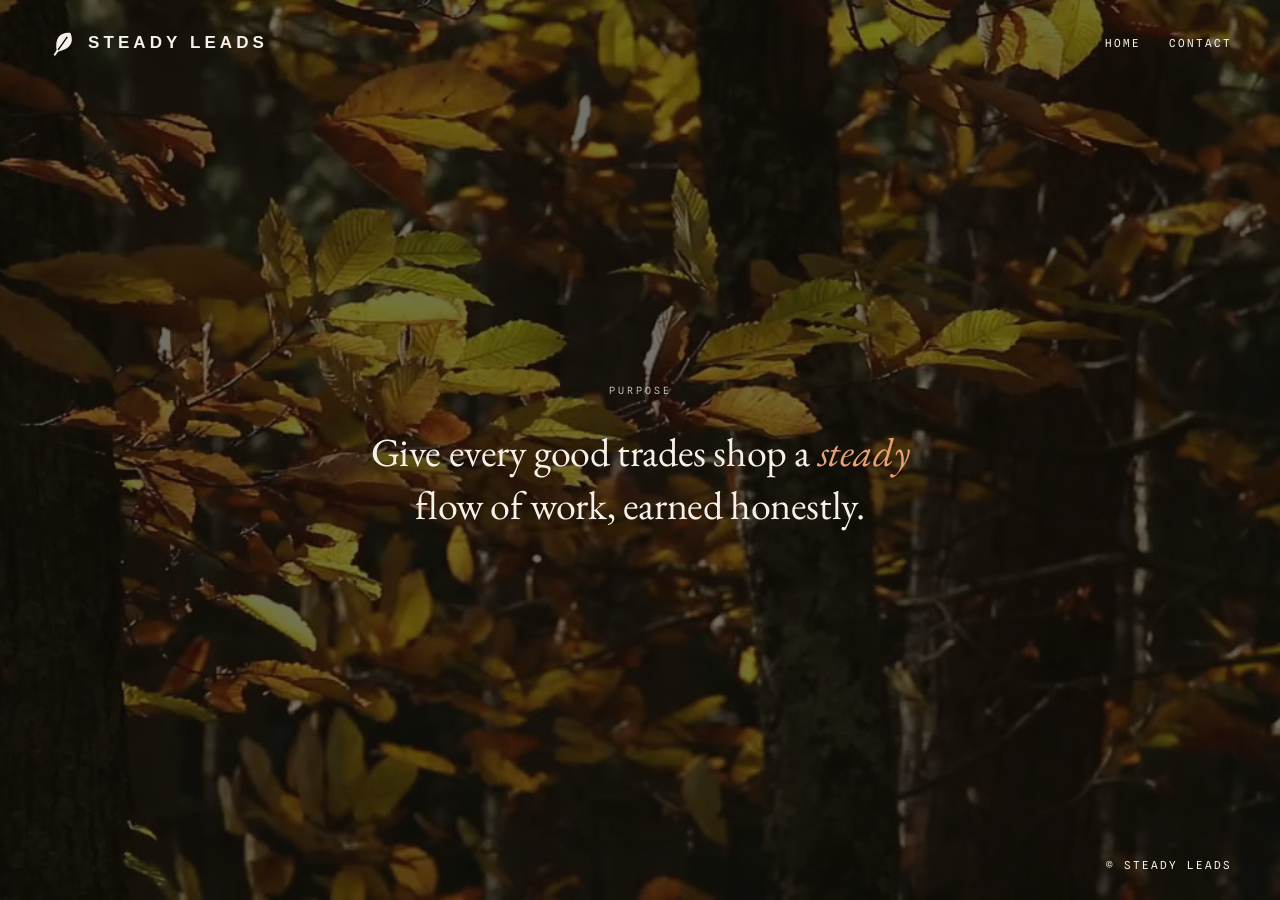
==== commit 25c3ae54: "Replace index with the video landing page Co-Authored-By: Claude Fable 5.2 <noreply@anthropic.com> C" ====
--- a/index.html
+++ b/index.html
@@ -4,87 +4,84 @@
 <meta charset="utf-8">
 <meta name="viewport" content="width=device-width, initial-scale=1">
 <title>Steady Leads</title>
-<meta name="description" content="Steady Leads: marketing for the trades. Google profile, reviews and customer follow-up, run every week.">
-<link rel="stylesheet" href="site.css">
+<meta name="description" content="Steady Leads: marketing for the trades.">
+<link rel="icon" href="assets/favicon.svg" type="image/svg+xml">
+<link rel="preconnect" href="https://fonts.googleapis.com">
+<link rel="preconnect" href="https://fonts.gstatic.com" crossorigin>
+<link href="https://fonts.googleapis.com/css2?family=EB+Garamond:ital,wght@0,400;1,400&family=Spline+Sans+Mono:wght@400;500&display=swap" rel="stylesheet">
+<style>
+/* Landing: one full-screen forest video, a purpose statement, nothing else. Single dark theme by choice. */
+:root {
+  color-scheme: dark;
+  --cream: #F6F2E9;
+  --leaf: #E9A176;
+  --shade: rgba(14, 16, 12, 0.58);
+  --serif: "EB Garamond", Garamond, Georgia, serif;
+  --mono: "Spline Sans Mono", ui-monospace, Menlo, Consolas, monospace;
+}
+* { box-sizing: border-box; }
+html, body { height: 100%; }
+body { margin: 0; background: #14170F; color: var(--cream); font-family: var(--mono); overflow: hidden; }
+.bg { position: fixed; inset: 0; width: 100%; height: 100%; object-fit: cover; background-size: cover; background-position: center; }
+.shade { position: fixed; inset: 0; background: var(--shade); }
+.frame { position: relative; height: 100%; display: flex; flex-direction: column; padding: 28px 48px; }
+.top { display: flex; align-items: center; justify-content: space-between; gap: 20px; }
+.logo { display: flex; align-items: center; gap: 10px; color: var(--cream); text-decoration: none; font-family: "Trebuchet MS", "Lucida Grande", Arial, sans-serif; font-weight: 700; font-size: 17px; letter-spacing: .24em; text-transform: uppercase; }
+.links { display: flex; gap: 28px; }
+.links a, .foot { font-size: 11px; letter-spacing: .18em; text-transform: uppercase; color: var(--cream); text-decoration: none; }
+.links a { padding: 8px 0; }
+.links a:hover { text-decoration: underline; text-underline-offset: 5px; }
+:focus-visible { outline: 2px solid var(--cream); outline-offset: 4px; }
+.mid { flex: 1; display: flex; flex-direction: column; align-items: center; justify-content: center; text-align: center; gap: 30px; padding: 24px 0; }
+.label { font-size: 10px; letter-spacing: .3em; text-transform: uppercase; opacity: .75; }
+h1 { margin: 0; font-family: var(--serif); font-weight: 400; font-size: clamp(27px, 3.7vw, 40px); line-height: 1.32; letter-spacing: -.01em; max-width: 15.5em; text-wrap: balance; }
+h1 em { color: var(--leaf); }
+.foot { align-self: flex-end; }
+@media (max-width: 600px) { .frame { padding: 22px 20px; } .logo { font-size: 14px; letter-spacing: .18em; } .links { gap: 18px; } }
+</style>
 </head>
 <body>
-<header>
-  <div class="wrap bar">
-    <a class="mark" href="index.html" aria-label="Steady Leads home"><svg width="34" height="34" viewBox="0 0 24 24" aria-hidden="true"><path d="M12 2C18.5 5.5 20.5 12.5 12 20.5C3.5 12.5 5.5 5.5 12 2Z" fill="#B5481A" transform="rotate(35 12 12)"/><path d="M12 6V19" stroke="#F3F1EB" stroke-width="1.2" transform="rotate(35 12 12)"/><path d="M12 19.5V23.5" stroke="#B5481A" stroke-width="1.6" stroke-linecap="round" transform="rotate(35 12 12)"/></svg> Steady Leads</a>
-    <nav aria-label="Pages"><a href="what-we-do.html" data-i18n="nav1">What we do</a><a href="how-it-works.html" data-i18n="nav2">How it works</a><a href="our-principles.html" data-i18n="nav3">Our principles</a><a href="who-we-are.html" data-i18n="nav4">Who we are</a></nav>
-    <div class="lang" role="group" aria-label="Language">
-      <button type="button" id="lang-en" aria-pressed="true">EN</button>
-      <button type="button" id="lang-es" aria-pressed="false">ES</button>
-    </div>
-    <a class="btn small" href="#contact" data-i18n="navcta">Book a call</a>
-  </div>
-</header>
-<main id="top">
-
-  <div class="wrap hero">
-    <div class="eyebrow" data-i18n="eyebrow">Marketing for the trades</div>
-    <h1 data-i18n="h1">Leads you can <em>rely on</em>, every week.</h1>
-    <p class="lede" data-i18n="lede">We run your Google profile, your reviews and your customer follow-up every week. You approve what goes out. Your phone rings.</p>
-    <div class="row">
-      <a class="btn" href="#contact" data-i18n="cta1">Book a 20-minute call</a>
-      <a class="btn light" href="what-we-do.html" data-i18n="cta2">See what we do</a>
+<video class="bg" id="bg" muted loop playsinline preload="auto" aria-hidden="true" tabindex="-1"></video>
+<div class="shade"></div>
+<div class="frame">
+  <div class="top">
+    <a class="logo" href="home.html" aria-label="Steady Leads home">
+      <svg width="30" height="30" viewBox="0 0 24 24" aria-hidden="true"><g transform="rotate(35 12 12)"><path fill-rule="evenodd" d="M12 2C18.5 5.5 20.5 12.5 12 20.5C3.5 12.5 5.5 5.5 12 2ZM11.4 6V19H12.6V6Z" fill="#F6F2E9"/><path d="M12 19.5V23.5" stroke="#F6F2E9" stroke-width="1.6" stroke-linecap="round"/></g></svg>
+      Steady Leads
+    </a>
+    <div class="links">
+      <a href="home.html" id="l-home">Home</a>
+      <a href="home.html#contact" id="l-contact">Contact</a>
     </div>
   </div>
-
-  <div class="wrap three pad">
-    <div class="box top"><h3 data-i18n="s1h">Google profile</h3><p data-i18n="s1p">A new post and real job photos every week, so you show up when people search for AC repair nearby.</p></div>
-    <div class="box top"><h3 data-i18n="s2h">Reviews</h3><p data-i18n="s2p">Every customer gets asked after the job. Every review gets a reply, and you see the bad ones first.</p></div>
-    <div class="box top"><h3 data-i18n="s3h">Tune-up campaigns</h3><p data-i18n="s3p">Past customers hear from you before AC season and before furnace season.</p></div>
-  </div>
-
-  <section class="band">
-    <div class="wrap">
-      <h2 data-i18n="h_h">How it works</h2>
-      <ol class="steps">
-        <li><div class="n" data-i18n="n1">Step 1</div><h3 data-i18n="h1h">One 45-minute call</h3><p data-i18n="h1p">We learn your services, prices and service area. You do this once.</p></li>
-        <li><div class="n" data-i18n="n2">Step 2</div><h3 data-i18n="h2h">Add us as a manager</h3><p data-i18n="h2p">On your Google profile, without your password. The accounts stay in your name.</p></li>
-        <li><div class="n" data-i18n="n3">Step 3</div><h3 data-i18n="h3h">We do the weekly work</h3><p data-i18n="h3p">Posts, photos, review replies, messages. Prices and complaints wait for your OK.</p></li>
-        <li><div class="n" data-i18n="n4">Step 4</div><h3 data-i18n="h4h">One page a month</h3><p data-i18n="h4p">Calls from Google, new reviews, tune-ups booked. Then a 15-minute call.</p></li>
-      </ol>
-      <p class="more"><a href="how-it-works.html" data-i18n="more_how">See a typical week</a> · <a href="our-principles.html" data-i18n="more_pr">Read our principles</a></p>
-    </div>
-  </section>
-
-  <section class="contact" id="contact">
-    <div class="wrap contact-grid">
-      <div>
-        <h2 data-i18n="cta_h">Tell us the one thing you want fixed</h2>
-        <p data-i18n="cta_p">Twenty minutes on the phone. We look at your Google listing first and tell you what we would change, whether or not you hire us.</p>
-        <p class="es" data-i18n="c_es">Hablamos español.</p>
-        <ul class="reach" id="reach"></ul>
-        <div class="setup" id="setup" hidden>Setup note: add your email and phone in the CONTACT line at the top of site.js. This note disappears once both are set.</div>
-      </div>
-      <form id="lead" novalidate>
-        <div class="field"><label for="f-name" data-i18n="l1">Your name</label><input id="f-name" autocomplete="name" required></div>
-        <div class="field"><label for="f-shop" data-i18n="l2">Shop name</label><input id="f-shop" autocomplete="organization" required></div>
-        <div class="field"><label for="f-city" data-i18n="l3">City</label><input id="f-city" autocomplete="address-level2"></div>
-        <div class="field"><label for="f-phone" data-i18n="l4">Phone</label><input id="f-phone" type="tel" autocomplete="tel" required></div>
-        <div class="field wide"><label for="f-fix" data-i18n="l5">What do you want fixed in the next 60 days?</label><textarea id="f-fix"></textarea></div>
-        <div class="actions">
-          <button class="btn orange" type="submit" data-i18n="send">Email this to us</button>
-          <button class="btn light" type="button" id="copy" data-i18n="copy">Copy message</button>
-        </div>
-        <p class="status" id="status" role="status"></p>
-      </form>
-    </div>
-  </section>
-</main>
-<footer>
-  <div class="wrap foot">
-    <div class="foot-brand"><svg width="20" height="20" viewBox="0 0 24 24" aria-hidden="true"><path d="M12 2C18.5 5.5 20.5 12.5 12 20.5C3.5 12.5 5.5 5.5 12 2Z" fill="#B5481A" transform="rotate(35 12 12)"/><path d="M12 6V19" stroke="#F3F1EB" stroke-width="1.2" transform="rotate(35 12 12)"/><path d="M12 19.5V23.5" stroke="#B5481A" stroke-width="1.6" stroke-linecap="round" transform="rotate(35 12 12)"/></svg> <span>© 2026 Steady Leads · Santa Ana, California · <span data-i18n="foot">Marketing for the trades</span></span></div>
-    <div class="foot-links"><a href="what-we-do.html" data-i18n="nav1">What we do</a><a href="how-it-works.html" data-i18n="nav2">How it works</a><a href="our-principles.html" data-i18n="nav3">Our principles</a><a href="who-we-are.html" data-i18n="nav4">Who we are</a></div>
-    <div class="foot-links social" aria-label="Social media">
-      <a href="#" data-social="linkedin">LinkedIn</a>
-      <a href="#" data-social="facebook">Facebook</a>
-      <a href="#" data-social="instagram">Instagram</a>
-    </div>
-  </div>
-</footer>
-<script src="site.js"></script>
+  <main class="mid">
+    <div class="label" id="l-label">Purpose</div>
+    <h1 id="l-purpose">Give every good trades shop a <em>steady</em> flow of work, earned honestly.</h1>
+  </main>
+  <div class="foot">© Steady Leads</div>
+</div>
+<script>
+// Pick one of the two forest videos at random on every visit.
+const pick = Math.random() < 0.5 ? "forest-1" : "forest-2";
+const v = document.getElementById("bg");
+v.poster = "assets/" + pick + ".jpg";
+v.style.backgroundImage = "url(assets/" + pick + ".jpg)";
+const still = window.matchMedia("(prefers-reduced-motion: reduce)").matches;
+if (!still) {
+  v.src = "assets/" + pick + ".mp4";
+  const p = v.play();
+  if (p && p.catch) p.catch(() => {});
+}
+// Follow the language chosen on the rest of the site.
+let lang = null;
+try { lang = localStorage.getItem("sl-lang"); } catch (e) {}
+if (lang === "es") {
+  document.documentElement.lang = "es";
+  document.getElementById("l-home").textContent = "Inicio";
+  document.getElementById("l-contact").textContent = "Contacto";
+  document.getElementById("l-label").textContent = "Propósito";
+  document.getElementById("l-purpose").innerHTML = "Darle a cada buen negocio de oficios un flujo <em>constante</em> de trabajo, ganado con honestidad.";
+}
+</script>
 </body>
 </html>
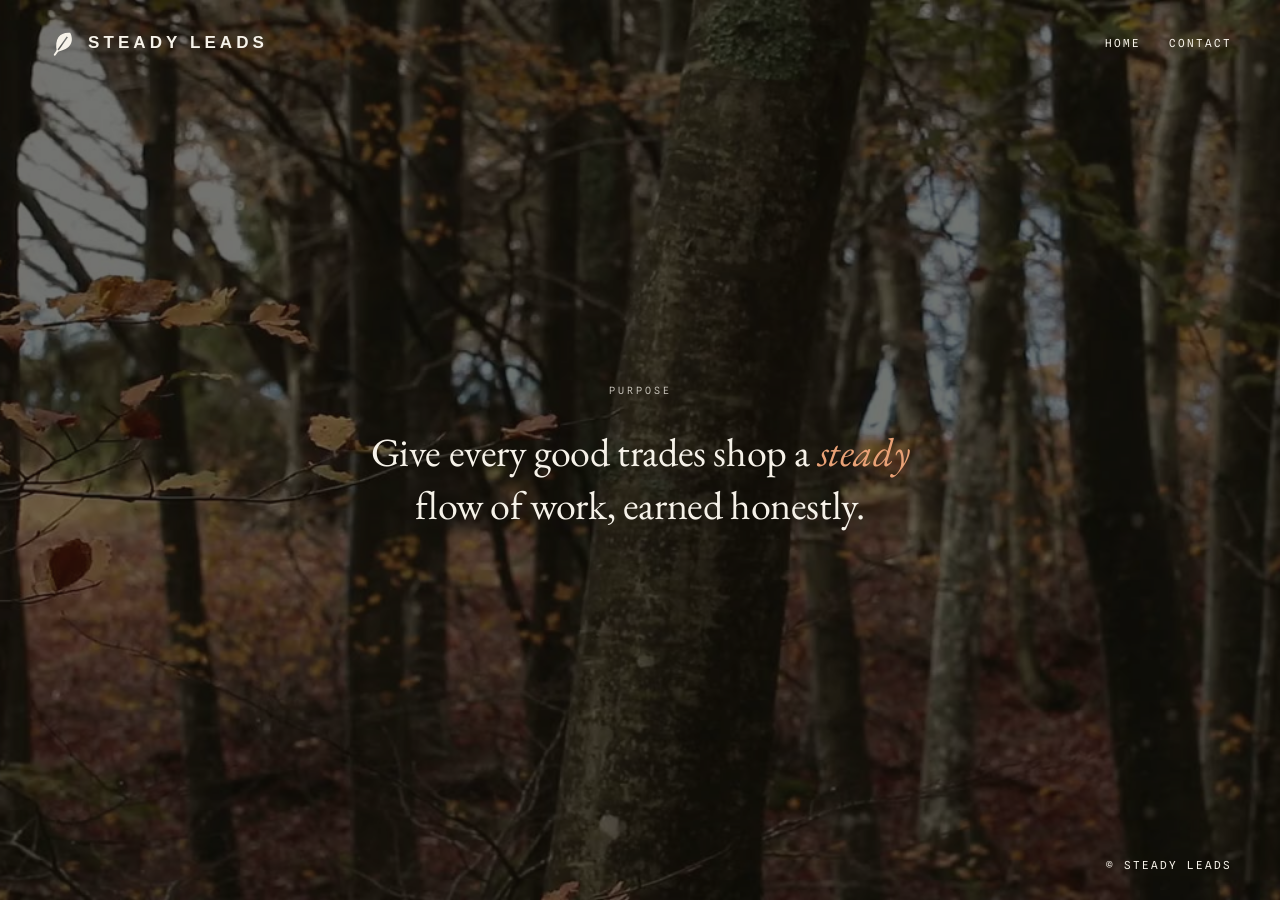
==== commit d67b5521: "Use a single landing video Co-Authored-By: Claude Fable 5.2 <noreply@anthropic.com> Claude-Session: " ====
--- a/index.html
+++ b/index.html
@@ -61,8 +61,7 @@
   <div class="foot">© Steady Leads</div>
 </div>
 <script>
-// Pick one of the two forest videos at random on every visit.
-const pick = Math.random() < 0.5 ? "forest-1" : "forest-2";
+const pick = "forest-2";
 const v = document.getElementById("bg");
 v.poster = "assets/" + pick + ".jpg";
 v.style.backgroundImage = "url(assets/" + pick + ".jpg)";
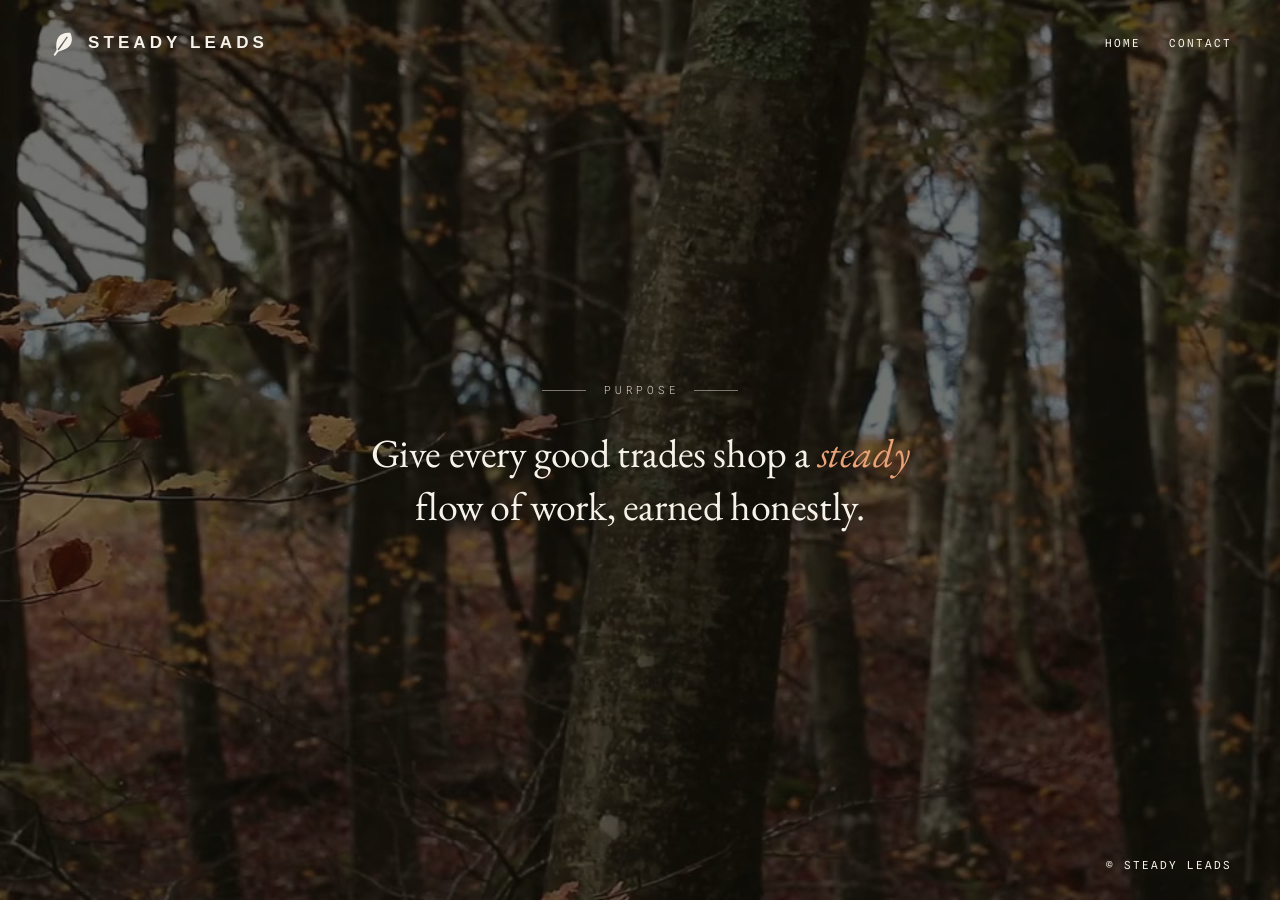
==== commit b25b3a13: "Thinner Purpose label with a thin line on each side Co-Authored-By: Claude Fable 5.2 <noreply@anthro" ====
--- a/index.html
+++ b/index.html
@@ -8,7 +8,7 @@
 <link rel="icon" href="assets/favicon.svg" type="image/svg+xml">
 <link rel="preconnect" href="https://fonts.googleapis.com">
 <link rel="preconnect" href="https://fonts.gstatic.com" crossorigin>
-<link href="https://fonts.googleapis.com/css2?family=EB+Garamond:ital,wght@0,400;1,400&family=Spline+Sans+Mono:wght@400;500&display=swap" rel="stylesheet">
+<link href="https://fonts.googleapis.com/css2?family=EB+Garamond:ital,wght@0,400;1,400&family=Spline+Sans+Mono:wght@300;400;500&display=swap" rel="stylesheet">
 <style>
 /* Landing: one full-screen forest video, a purpose statement, nothing else. Single dark theme by choice. */
 :root {
@@ -33,7 +33,9 @@
 .links a:hover { text-decoration: underline; text-underline-offset: 5px; }
 :focus-visible { outline: 2px solid var(--cream); outline-offset: 4px; }
 .mid { flex: 1; display: flex; flex-direction: column; align-items: center; justify-content: center; text-align: center; gap: 30px; padding: 24px 0; }
-.label { font-size: 10px; letter-spacing: .3em; text-transform: uppercase; opacity: .75; }
+.label { display: flex; align-items: center; gap: 18px; font-size: 11px; font-weight: 300; letter-spacing: .34em; text-transform: uppercase; color: rgba(246, 242, 233, .8); }
+.label span { margin-right: -.34em; }
+.label::before, .label::after { content: ""; width: 44px; height: 1px; background: rgba(246, 242, 233, .45); }
 h1 { margin: 0; font-family: var(--serif); font-weight: 400; font-size: clamp(27px, 3.7vw, 40px); line-height: 1.32; letter-spacing: -.01em; max-width: 15.5em; text-wrap: balance; }
 h1 em { color: var(--leaf); }
 .foot { align-self: flex-end; }
@@ -55,7 +57,7 @@
     </div>
   </div>
   <main class="mid">
-    <div class="label" id="l-label">Purpose</div>
+    <div class="label"><span id="l-label">Purpose</span></div>
     <h1 id="l-purpose">Give every good trades shop a <em>steady</em> flow of work, earned honestly.</h1>
   </main>
   <div class="foot">© Steady Leads</div>
